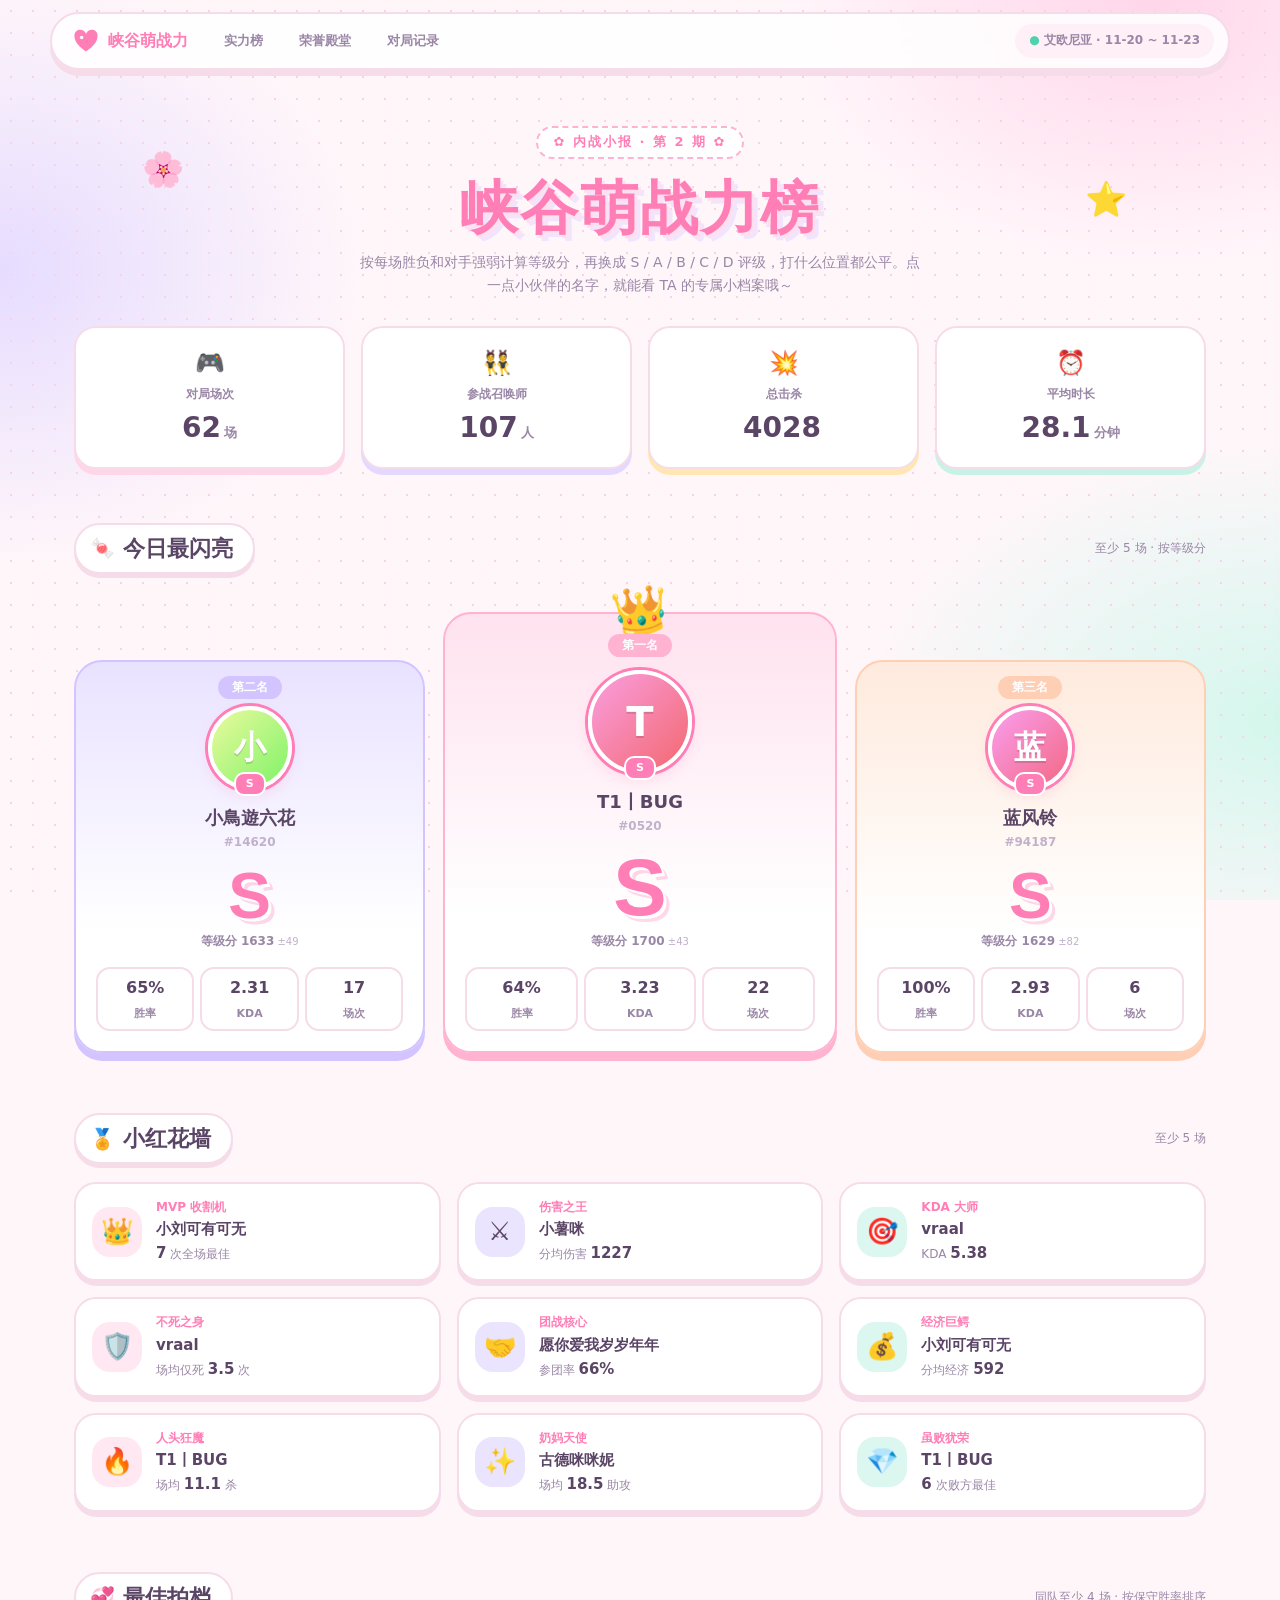
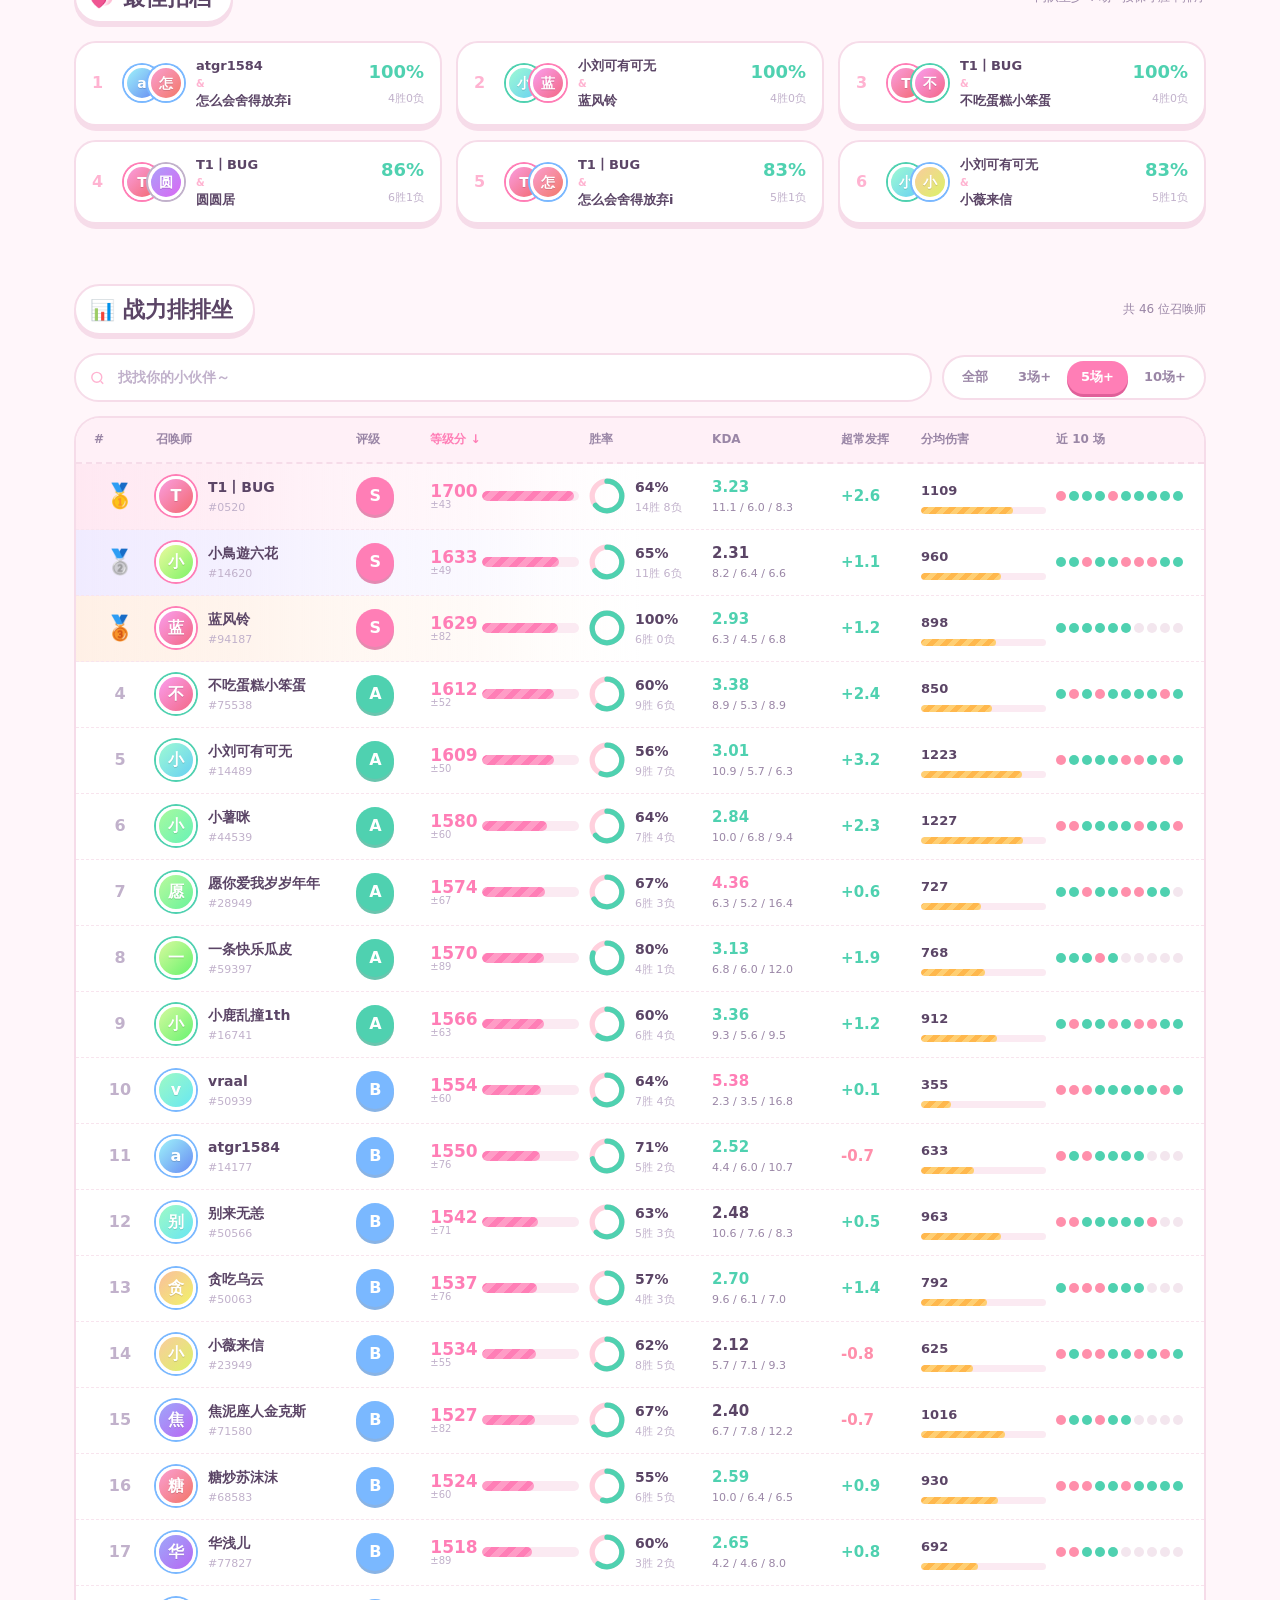
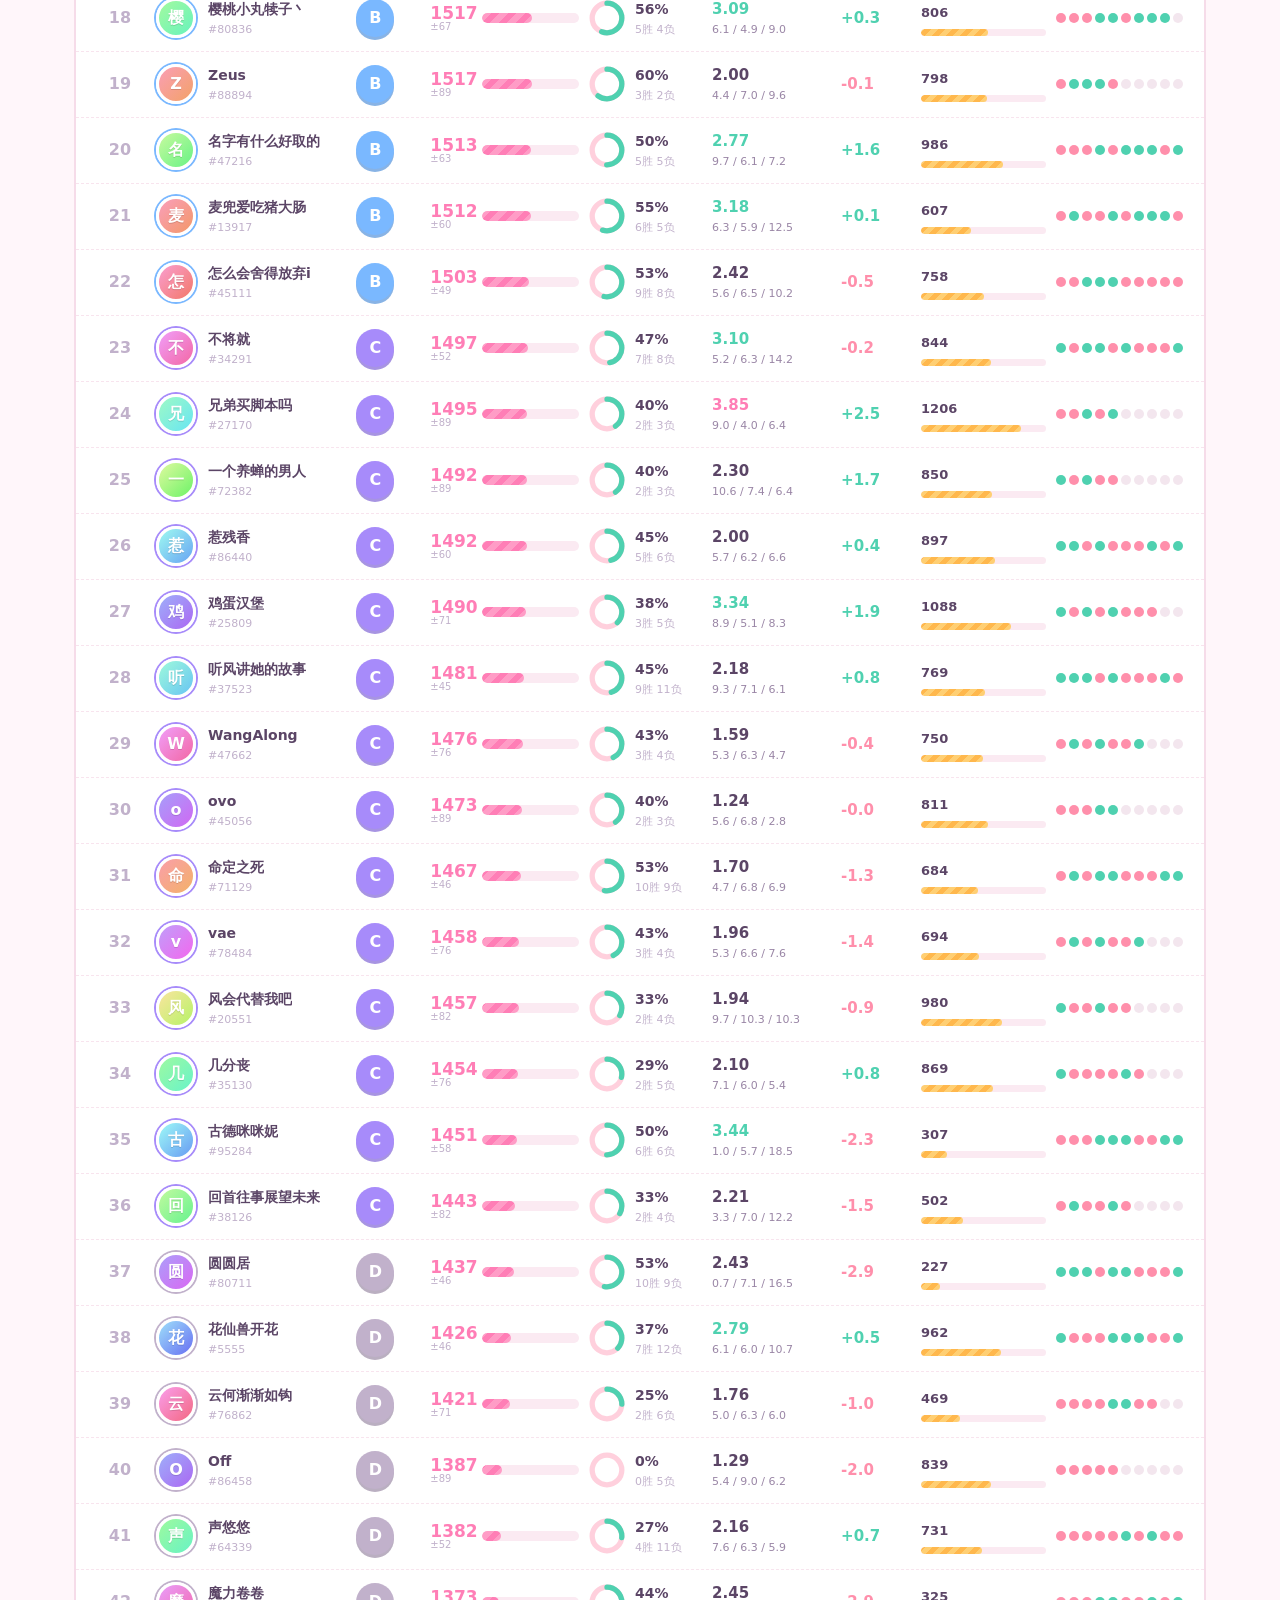
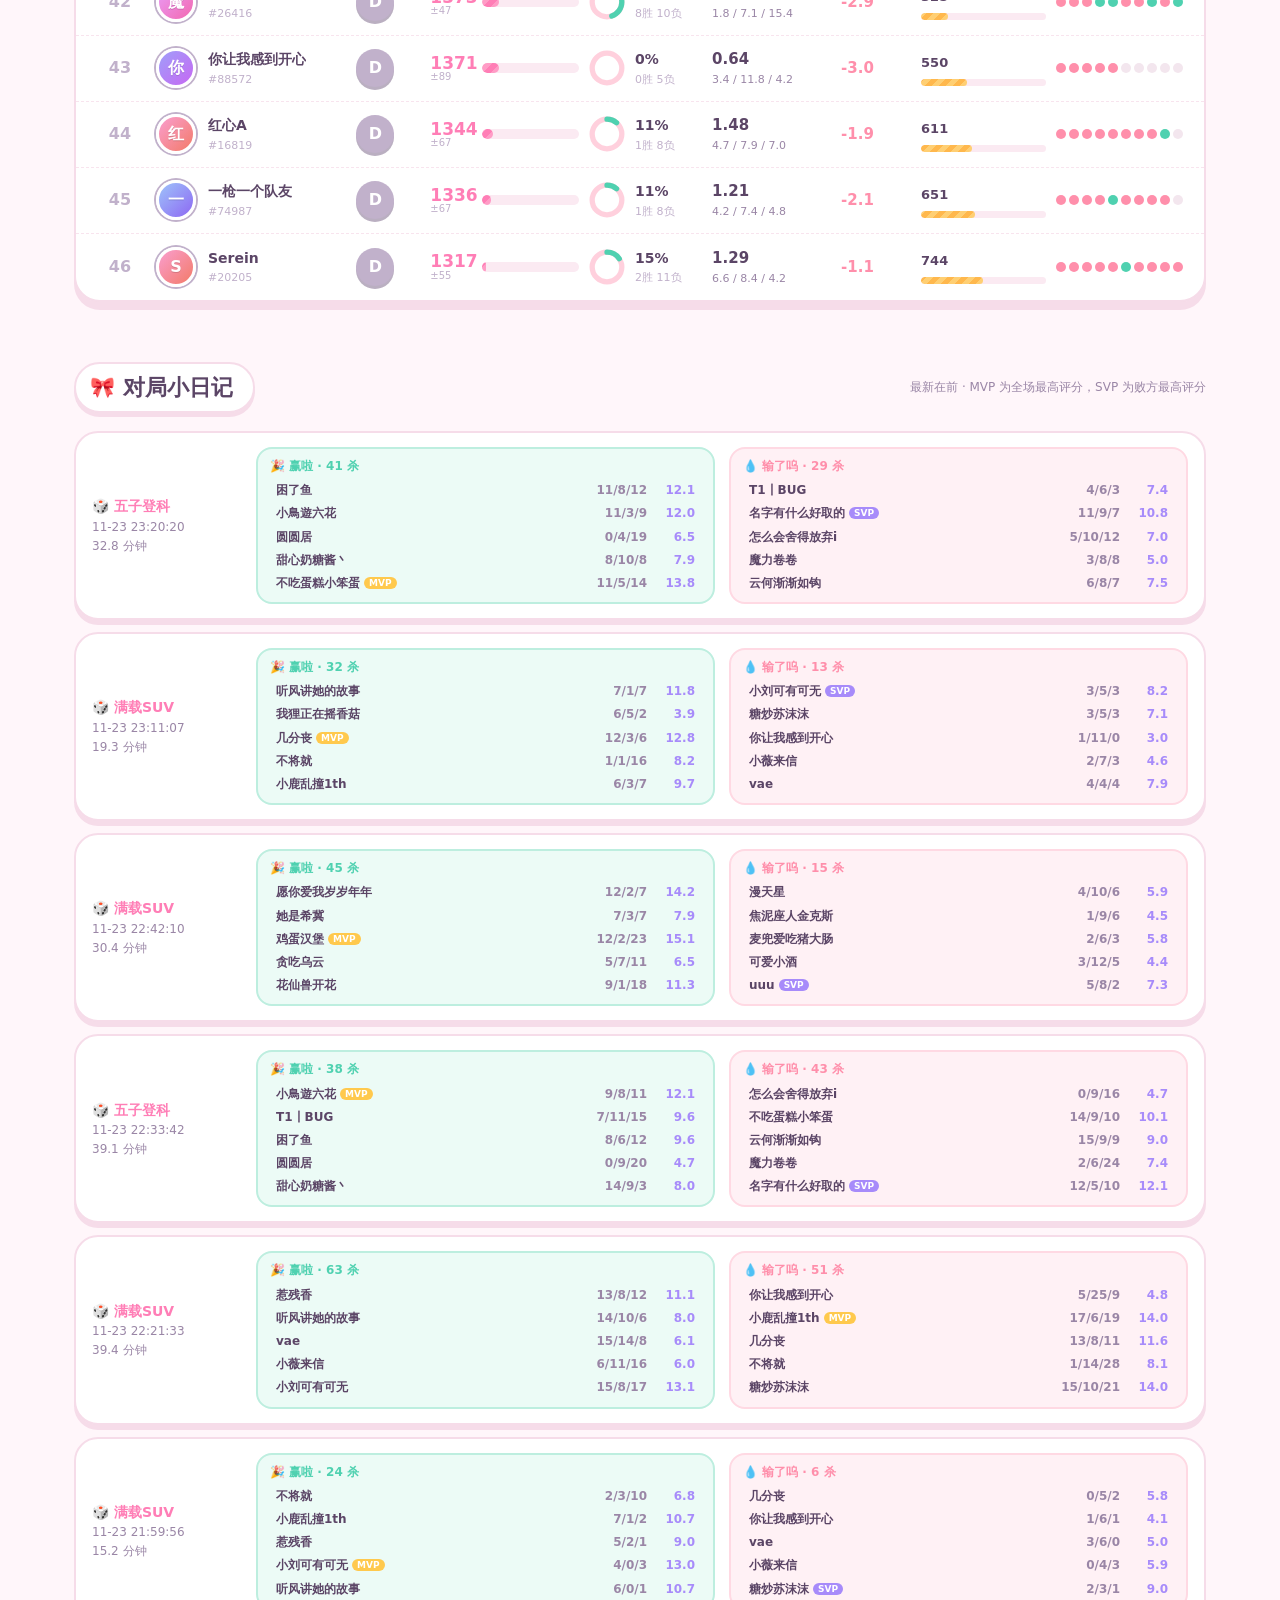
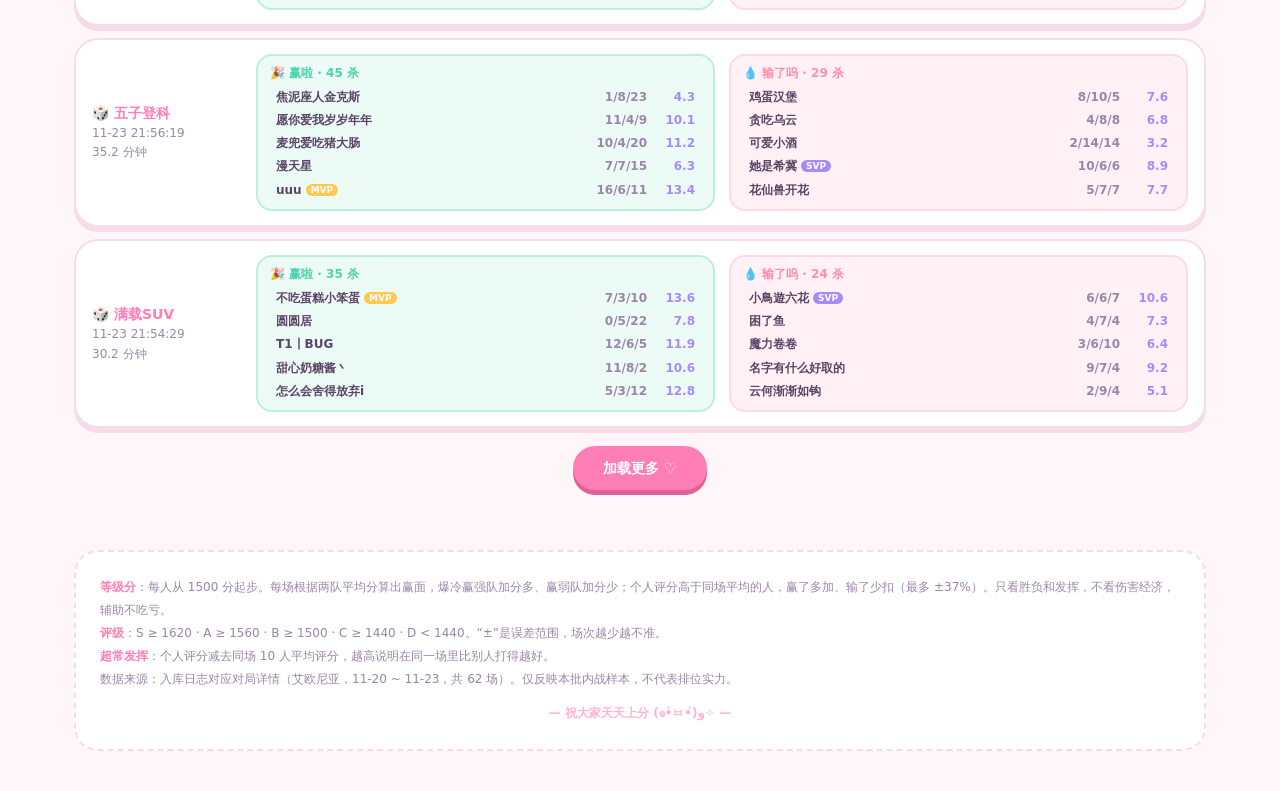
==== power/v2/index.html @ 56b99c6b "Add power board v2 (cute + Elo tiers) Co-authored-by: Copilot App <223556219+Copilot@users.noreply.g" ====
<!DOCTYPE html>
<html lang="zh-CN">
<head>
<meta charset="utf-8">
<meta name="viewport" content="width=device-width, initial-scale=1">
<title>峡谷萌战力榜 ♡</title>
<style>
:root{
  --bg:#fff6fa;--card:#ffffff;--line:#f6dce9;--line2:#ecd9ff;
  --pink:#ff7eb6;--pink2:#ffb3d1;--purple:#a78bfa;--mint:#4fd1b0;--sky:#7ab8ff;--sun:#ffc94d;--peach:#ffa98a;
  --tx:#5b4566;--tx2:#9a86a6;--tx3:#c1b1cb;
  --win:#4fd1b0;--loss:#ff8fab;
  --S:#ff7eb6;--A:#4fd1b0;--B:#7ab8ff;--C:#a78bfa;--D:#c1b1cb;
}
*{box-sizing:border-box;margin:0;padding:0}
html{scroll-behavior:smooth}
body{background:var(--bg);color:var(--tx);font:14px/1.6 "YouYuan","幼圆","Yuanti SC","PingFang SC","Microsoft YaHei",system-ui,sans-serif;font-weight:600;overflow-x:hidden}
body::before{content:"";position:fixed;inset:0;z-index:-1;pointer-events:none;
  background:radial-gradient(#f9d3e5 1.2px,transparent 1.3px) 0 0/22px 22px,
  radial-gradient(520px 380px at 90% 0,#ffd6ea,transparent 70%),radial-gradient(520px 420px at 0 30%,#e6dcff,transparent 70%),
  radial-gradient(600px 400px at 100% 80%,#d4f7ec,transparent 70%),var(--bg)}
a{color:inherit;text-decoration:none}
.num{font-family:"Arial Rounded MT Bold","Segoe UI",system-ui,sans-serif;font-weight:800;font-variant-numeric:tabular-nums}

nav{position:sticky;top:0;z-index:30;padding:12px 0}
.nav-in{max-width:1180px;margin:auto;display:flex;align-items:center;gap:20px;padding:8px 14px 8px 20px;height:58px;background:#ffffffd9;backdrop-filter:blur(12px);
  border:2px solid var(--line);border-radius:30px;box-shadow:0 6px 0 #f6dce9;width:calc(100% - 32px)}
.logo{display:flex;align-items:center;gap:8px;font-weight:900;font-size:16px;color:var(--pink)}
.logo svg{width:28px;height:28px;animation:wob 3s ease-in-out infinite}
@keyframes wob{50%{transform:rotate(-10deg) scale(1.08)}}
.nav-links{display:flex;gap:4px}
.nav-links a{padding:7px 16px;border-radius:20px;color:var(--tx2);font-size:13px;transition:.2s}
.nav-links a:hover{color:#fff;background:var(--pink)}
.nav-tag{margin-left:auto;font-size:12px;color:var(--tx2);background:#fff0f7;padding:7px 14px;border-radius:20px}
.nav-tag b{color:var(--mint)}

.wrap{max-width:1180px;margin:auto;padding:0 24px}

.hero{padding:44px 0 24px;position:relative;text-align:center}
.hero::before,.hero::after{position:absolute;font-size:34px;animation:float 4s ease-in-out infinite}
.hero::before{content:"🌸";left:6%;top:60px}.hero::after{content:"⭐";right:7%;top:90px;animation-delay:-2s}
@keyframes float{50%{transform:translateY(-12px) rotate(12deg)}}
.eyebrow{display:inline-block;background:#fff;border:2px dashed var(--pink2);color:var(--pink);font-size:13px;padding:4px 16px;border-radius:20px;letter-spacing:2px}
.eyebrow::before{content:"✿ "}.eyebrow::after{content:" ✿"}
h1{font-size:clamp(34px,5.5vw,58px);line-height:1.15;margin:16px 0 10px;font-weight:900;letter-spacing:2px;color:var(--pink);
  text-shadow:3px 3px 0 #ffe0ee,6px 6px 0 #f1e4ff}
.hero p{color:var(--tx2);max-width:560px;margin:auto;font-weight:500}
.kpis{display:grid;grid-template-columns:repeat(4,1fr);gap:16px;margin-top:30px}
.kpi{background:var(--card);border:2px solid var(--line);border-radius:22px;padding:16px 18px;text-align:center;box-shadow:0 6px 0 var(--c,#f6dce9);transition:.2s}
.kpi:hover{transform:translateY(-3px) rotate(-1deg)}
.kpi:nth-child(1){--c:#ffd6e7}.kpi:nth-child(2){--c:#e3d9ff}.kpi:nth-child(3){--c:#ffe6b3}.kpi:nth-child(4){--c:#c9f2e6}
.kpi .l{font-size:12px;color:var(--tx2)}
.kpi .l::before{display:block;font-size:24px;margin-bottom:2px}
.kpi:nth-child(1) .l::before{content:"🎮"}.kpi:nth-child(2) .l::before{content:"👯"}.kpi:nth-child(3) .l::before{content:"💥"}.kpi:nth-child(4) .l::before{content:"⏰"}
.kpi .v{font-size:28px;color:var(--tx);margin-top:2px}
.kpi .v small{font-size:13px;color:var(--tx2);margin-left:3px}

section{padding:30px 0}
.sh{display:flex;align-items:center;justify-content:space-between;gap:16px;margin-bottom:18px}
.sh h2{font-size:22px;font-weight:900;display:inline-flex;align-items:center;gap:8px;background:#fff;padding:6px 20px 6px 14px;border-radius:30px;border:2px solid var(--line);box-shadow:0 4px 0 #f6dce9}
.sh h2::before{content:"🍬";font-size:20px}
#awards h2::before{content:"🏅"}#rank h2::before{content:"📊"}#games h2::before{content:"🎀"}
.sh .d{color:var(--tx2);font-size:12px;font-weight:500}

.podium{display:grid;grid-template-columns:1fr 1.12fr 1fr;gap:18px;align-items:end;padding-top:20px}
.pc{position:relative;border-radius:28px;padding:44px 20px 20px;text-align:center;cursor:pointer;transition:transform .3s cubic-bezier(.3,1.6,.5,1);
  background:linear-gradient(180deg,var(--pg),#fff 70%);border:2px solid var(--pb);box-shadow:0 8px 0 var(--pb)}
.pc:hover{transform:translateY(-6px) scale(1.02)}
.pc.p1{--pg:#ffe2ef;--pb:#ffb3d1;padding-top:56px}
.pc.p2{--pg:#e9e2ff;--pb:#d3c4ff}.pc.p3{--pg:#ffeadd;--pb:#ffcfb5}
.pc.p1::before{content:"👑";position:absolute;top:-40px;left:50%;transform:translateX(-50%) rotate(-8deg);font-size:46px;animation:float 3s ease-in-out infinite}
.medal{position:absolute;top:14px;left:50%;transform:translateX(-50%);font-size:12px;font-weight:900;color:#fff;background:var(--pb);padding:2px 14px;border-radius:12px;white-space:nowrap}
.p1 .medal{top:20px}
.av{--c:var(--pink);width:84px;height:84px;margin:0 auto 14px;border-radius:50%;display:grid;place-items:center;font-size:32px;font-weight:900;color:#fff;position:relative;
  text-shadow:0 2px 0 #0002;background:linear-gradient(135deg,var(--h1),var(--h2));border:4px solid #fff;box-shadow:0 0 0 3px var(--c),0 6px 14px #ff7eb633}
.p1 .av{width:104px;height:104px;font-size:40px}
.av .tb{position:absolute;bottom:-10px;left:50%;transform:translateX(-50%);font-size:11px;padding:1px 10px;border-radius:10px;font-weight:900;color:#fff;background:var(--c);border:2px solid #fff;text-shadow:none}
.pc .nm{font-size:18px;font-weight:900;margin-top:8px;word-break:break-all}
.pc .tag{font-size:12px;color:var(--tx3)}
.pc .pw{font-size:44px;color:var(--pink);line-height:1;margin:12px 0 2px;text-shadow:2px 2px 0 #ffe0ee}
.p1 .pw{font-size:56px}
.p2 .pw{color:var(--purple);text-shadow:2px 2px 0 #ece5ff}.p3 .pw{color:var(--peach);text-shadow:2px 2px 0 #ffeadd}
.pc .pl{font-size:11px;color:var(--tx2);letter-spacing:2px}
.pc .pl::before{content:"♡ 战力值 "}.pc .pl{font-size:0}.pc .pl::before{font-size:12px}
.pc .row3{display:grid;grid-template-columns:repeat(3,1fr);margin-top:16px;gap:6px}
.pc .row3>div{background:#fff;border-radius:14px;padding:6px 0;border:2px solid var(--line)}
.pc .row3 b{display:block;font-size:16px}.pc .row3 span{font-size:11px;color:var(--tx2)}

.awards{display:grid;grid-template-columns:repeat(3,1fr);gap:16px}
.aw{display:flex;gap:14px;align-items:center;padding:14px 16px;border-radius:22px;background:#fff;border:2px solid var(--line);cursor:pointer;transition:.25s cubic-bezier(.3,1.6,.5,1);box-shadow:0 5px 0 #f6dce9}
.aw:hover{transform:translateY(-4px) rotate(-1deg);border-color:var(--pink2)}
.aw .ic{width:50px;height:50px;flex:none;border-radius:18px;display:grid;place-items:center;font-size:26px;background:var(--ab,#ffe8f2)}
.aw:nth-child(3n+2) .ic{--ab:#ebe4ff}.aw:nth-child(3n) .ic{--ab:#dcf7ef}
.aw .t{font-size:12px;color:var(--pink);font-weight:900}
.aw .n{font-size:15px;font-weight:900;white-space:nowrap;overflow:hidden;text-overflow:ellipsis}
.aw .v{font-size:12px;color:var(--tx2);font-weight:500}
.aw .v b{color:var(--tx);font-size:15px;font-weight:900}
.aw>div:last-child{min-width:0}

.tools{display:flex;gap:10px;flex-wrap:wrap;align-items:center;margin-bottom:14px}
.search{flex:1;min-width:220px;position:relative}
.search input{width:100%;background:#fff;border:2px solid var(--line);color:var(--tx);border-radius:30px;padding:11px 16px 11px 42px;font:inherit;outline:none;transition:.2s}
.search input:focus{border-color:var(--pink2);box-shadow:0 0 0 4px #ff7eb622}
.search input::placeholder{color:var(--tx3)}
.search svg{position:absolute;left:15px;top:50%;transform:translateY(-50%);width:17px;color:var(--pink2)}
.seg{display:flex;background:#fff;border:2px solid var(--line);border-radius:30px;padding:4px;gap:2px}
.seg button{background:none;border:0;color:var(--tx2);padding:6px 14px;border-radius:20px;font:inherit;font-size:13px;cursor:pointer}
.seg button.on{background:var(--pink);color:#fff;box-shadow:0 3px 0 #e0609a}

.tbl{background:#fff;border:2px solid var(--line);border-radius:26px;overflow:hidden;box-shadow:0 8px 0 #f6dce9}
.th,.tr{display:grid;grid-template-columns:52px minmax(170px,1.6fr) 64px 1.25fr .95fr 1fr 70px 1.05fr 130px;align-items:center;gap:10px;padding:0 18px}
.th{height:46px;background:#fff0f7;color:var(--tx2);font-size:12px;border-bottom:2px dashed var(--line)}
.th div{cursor:pointer;user-select:none;white-space:nowrap}.th div:hover{color:var(--pink)}
.th div.on{color:var(--pink)}
.tr{height:66px;border-bottom:1px dashed #f8e4ee;cursor:pointer;transition:background .15s}
.tr:hover{background:#fff7fb}
.tr:last-child{border-bottom:0}
.tr.top1{background:linear-gradient(90deg,#ffe8f2,transparent 50%)}
.tr.top2{background:linear-gradient(90deg,#f0ebff,transparent 50%)}
.tr.top3{background:linear-gradient(90deg,#fff0e6,transparent 50%)}
.rk{font-size:16px;font-weight:900;color:var(--tx3);text-align:center}
.top1 .rk,.top2 .rk,.top3 .rk{font-size:0}
.top1 .rk::before{content:"🥇";font-size:24px}.top2 .rk::before{content:"🥈";font-size:24px}.top3 .rk::before{content:"🥉";font-size:24px}
.pl{display:flex;align-items:center;gap:12px;min-width:0}
.mini{--c:var(--pink);width:40px;height:40px;flex:none;border-radius:50%;display:grid;place-items:center;font-weight:900;font-size:16px;color:#fff;text-shadow:0 1px 0 #0002;
  background:linear-gradient(135deg,var(--h1),var(--h2));border:3px solid #fff;box-shadow:0 0 0 2px var(--c)}
.pl .nm{font-weight:900;white-space:nowrap;overflow:hidden;text-overflow:ellipsis}
.pl .tg{font-size:11px;color:var(--tx3);font-weight:500}
.tier{font-weight:900;font-size:13px;width:34px;height:34px;border-radius:50%;display:grid;place-items:center;color:#fff;background:var(--c);box-shadow:0 3px 0 color-mix(in srgb,var(--c) 70%,#000 10%)}
.pwr{display:flex;align-items:center;gap:10px}
.pwr b{font-size:17px;width:42px;color:var(--pink)}
.bar{flex:1;height:10px;border-radius:6px;background:#fbeaf2;overflow:hidden}
.bar i{display:block;height:100%;border-radius:6px;background:repeating-linear-gradient(-45deg,#ff9cc6 0 6px,#ff7eb6 6px 12px)}
.wr{display:flex;align-items:center;gap:10px}
.ring{width:36px;height:36px;flex:none}
.wr b{font-size:14px}.wr span{display:block;font-size:11px;color:var(--tx3);font-weight:500}
.kda b{font-size:15px}.kda span{display:block;font-size:11px;color:var(--tx2);font-weight:500}
.k-hi{color:var(--pink)}.k-md{color:var(--mint)}.k-lo{color:var(--tx)}
.sc{font-size:15px;font-weight:900;color:var(--purple)}
.dmg b{font-size:13px}.dmg .bar{height:7px;margin-top:5px}.dmg .bar i{background:repeating-linear-gradient(-45deg,#ffcf73 0 5px,#ffb84d 5px 10px)}
.rec{display:flex;gap:3px}
.rec i{width:10px;height:10px;border-radius:50%;background:var(--loss)}
.rec i.w{background:var(--win)}
.rec i.e{background:#f3e6ee}
.empty{padding:40px;text-align:center;color:var(--tx3)}
.empty::before{content:"(｡•́︿•̀｡) ";}

.ml{display:flex;flex-direction:column;gap:12px}
.mt{display:grid;grid-template-columns:150px 1fr 1fr;gap:14px;align-items:center;padding:14px 16px;border-radius:24px;background:#fff;border:2px solid var(--line);box-shadow:0 5px 0 #f6dce9}
.mt .info b{font-size:14px;color:var(--pink)}.mt .info div{font-size:12px;color:var(--tx2);font-weight:500}
.mt .info b::before{content:"🎲 "}
.team{display:flex;flex-direction:column;gap:2px;padding:8px 12px;border-radius:16px;background:#fff1f5;border:2px solid #ffd9e3}
.team.w{background:#ecfbf6;border-color:#bdeedf}
.team .hd{font-size:12px;font-weight:900;color:var(--loss);margin-bottom:2px}
.team.w .hd{color:var(--win)}
.team .hd::before{content:"💧 "}.team.w .hd::before{content:"🎉 "}
.team .p{display:grid;grid-template-columns:1fr 70px 40px;gap:8px;font-size:12px;cursor:pointer;border-radius:8px;padding:1px 6px}
.team .p:hover{background:#ffffffb0}
.team .p span:first-child{white-space:nowrap;overflow:hidden;text-overflow:ellipsis}
.team .p span:nth-child(2){color:var(--tx2);text-align:right}.team .p span:nth-child(3){text-align:right;color:var(--purple)}
.mvp{font-size:9px;font-weight:900;padding:1px 5px;border-radius:8px;background:var(--sun);color:#fff;margin-left:4px;vertical-align:1px}
.svp{background:var(--purple)}
.more{display:block;margin:18px auto 0;background:var(--pink);border:0;color:#fff;padding:11px 30px;border-radius:30px;font:inherit;cursor:pointer;box-shadow:0 5px 0 #e0609a;transition:.15s}
.more:hover{transform:translateY(2px);box-shadow:0 3px 0 #e0609a}
.more::after{content:" ♡"}

.ov{position:fixed;inset:0;background:#5b456644;backdrop-filter:blur(4px);z-index:40;opacity:0;pointer-events:none;transition:.25s}
.ov.on{opacity:1;pointer-events:auto}
.dr{position:fixed;top:12px;right:12px;bottom:12px;width:min(540px,calc(100vw - 24px));z-index:41;background:#fffafc;border:2px solid var(--line);border-radius:28px;
  transform:translateX(110%);transition:transform .4s cubic-bezier(.3,1.3,.5,1);overflow-y:auto;box-shadow:0 20px 50px #ff7eb633}
.dr.on{transform:none}
.dr .x{position:absolute;top:14px;right:14px;width:36px;height:36px;border-radius:50%;border:2px solid var(--line);background:#fff;color:var(--pink);font-size:20px;cursor:pointer;z-index:2}
.dr .x:hover{background:var(--pink);color:#fff}
.dh{padding:28px 24px 20px;display:flex;gap:18px;align-items:center;background:linear-gradient(180deg,#ffe8f2,#fffafc);border-radius:26px 26px 0 0}
.dh .av{margin:0;width:78px;height:78px;font-size:30px;flex:none}
.dh .nm{font-size:22px;font-weight:900}.dh .tg{color:var(--tx3);font-size:12px;font-weight:500}
.dh .chips{display:flex;gap:6px;margin-top:8px;flex-wrap:wrap}
.chip{font-size:11px;padding:2px 10px;border-radius:12px;background:#fff;border:2px solid var(--line);color:var(--tx2)}
.chip.g{background:var(--pink);border-color:var(--pink);color:#fff}
.dbody{padding:8px 24px 36px}
.radar-wrap{display:grid;grid-template-columns:220px 1fr;gap:16px;align-items:center}
.sg{display:grid;grid-template-columns:1fr 1fr;gap:8px}
.sg div{background:#fff;border:2px solid var(--line);border-radius:16px;padding:8px 12px}
.sg span{font-size:11px;color:var(--tx2)}.sg b{display:block;font-size:18px;color:var(--pink)}
.dbody h3{font-size:15px;margin:22px 0 12px;color:var(--tx)}
.dbody h3::before{content:"📝 "}
.gm{display:grid;grid-template-columns:8px 78px 1fr 78px 56px;gap:12px;align-items:center;padding:10px 12px 10px 0;border-radius:18px;background:#fff1f5;margin-bottom:8px;overflow:hidden;border:2px solid #ffe0e9}
.gm.w{background:#ecfbf6;border-color:#c9f2e6}
.gm .s{align-self:stretch;background:var(--loss)}.gm.w .s{background:var(--win)}
.gm .r b{font-size:13px;color:var(--loss)}.gm.w .r b{color:var(--win)}
.gm .r div{font-size:11px;color:var(--tx2);font-weight:500}
.gm .k b{font-size:15px}.gm .k span{color:var(--tx3);margin:0 2px}.gm .k .dd{color:var(--loss)}
.gm .k div{font-size:11px;color:var(--tx2);font-weight:500}
.gm .o{font-size:11px;color:var(--tx2);text-align:right;font-weight:500}.gm .o b{display:block;font-size:13px;color:var(--tx)}
.gm .scb{justify-self:end;font-size:13px;font-weight:900;padding:4px 9px;border-radius:12px;background:#fff;color:var(--purple)}

footer{margin-top:30px;padding:24px;color:var(--tx2);font-size:12px;line-height:1.9;font-weight:500;background:#fff;border:2px dashed var(--line);border-radius:24px;margin-bottom:40px}
footer b{color:var(--pink)}
footer::after{content:"— 祝大家天天上分 (๑•̀ㅂ•́)و✧ —";display:block;text-align:center;margin-top:12px;color:var(--pink2);font-weight:900}

@media(max-width:980px){
  .kpis{grid-template-columns:repeat(2,1fr)}.aw{padding:12px;gap:10px}.aw .ic{width:42px;height:42px;font-size:21px}
  .th,.tr{grid-template-columns:40px minmax(140px,1.6fr) 50px 1.2fr .9fr 1fr}
  .th div:nth-child(n+7),.tr>div:nth-child(n+7){display:none}
  .mt{grid-template-columns:1fr}.nav-links{display:none}.hero::before,.hero::after{display:none}
}
@media(max-width:640px){
  .wrap{padding:0 14px}.podium{grid-template-columns:1fr;gap:30px}.pc.p1{order:-1}.awards{grid-template-columns:1fr}
  .th,.tr{grid-template-columns:34px 1fr 44px 62px;gap:8px;padding:0 12px}
  .th div:nth-child(n+5),.tr>div:nth-child(n+5){display:none}
  .pwr .bar{display:none}.radar-wrap{grid-template-columns:1fr;justify-items:center}.gm{grid-template-columns:6px 64px 1fr 56px}.gm .o{display:none}
}

/* ---- combo additions ---- */
.pc .pw.tierL{font-family:"Arial Rounded MT Bold","Segoe UI",sans-serif;font-weight:900;font-size:64px;line-height:1;margin:12px 0 4px;color:var(--c);
  text-shadow:3px 3px 0 #fff,6px 6px 0 color-mix(in srgb,var(--c) 30%,transparent)}
.p1 .pw.tierL{font-size:80px}
.pc .pe{font-size:12px;color:var(--tx2)}.pc .pe small{color:var(--tx3);font-weight:500}
.pwr b small{display:block;font-size:10px;color:var(--tx3);font-weight:500;margin-top:-2px}
.pwr b{line-height:1.15}
.tier{width:38px;height:38px;font-size:16px}
.sc.pos{color:var(--mint)}.sc.neg{color:var(--loss)}
.gm .scb.pos{color:var(--mint)}.gm .scb.neg{color:var(--loss)}
.duos{display:grid;grid-template-columns:repeat(3,1fr);gap:14px}
#duos h2::before{content:"💞"}
.du{display:grid;grid-template-columns:22px 62px 1fr auto;gap:10px;align-items:center;padding:14px 16px;background:#fff;border:2px solid var(--line);border-radius:22px;box-shadow:0 5px 0 #f6dce9;transition:.25s cubic-bezier(.3,1.6,.5,1)}
.du:hover{transform:translateY(-3px);border-color:var(--pink2)}
.du-i{font-weight:900;color:var(--pink2);font-size:16px}
.du-av{display:flex}.du-av .mini{width:36px;height:36px;font-size:14px;cursor:pointer}.du-av .mini+.mini{margin-left:-12px}
.du-n{min-width:0;font-size:13px;line-height:1.35}.du-n b{display:block;white-space:nowrap;overflow:hidden;text-overflow:ellipsis;cursor:pointer}.du-n b:hover{color:var(--pink)}
.du-n span{font-size:10px;color:var(--pink2)}
.du-r{text-align:right}.du-r b{display:block;font-size:18px;color:var(--mint)}.du-r span{font-size:11px;color:var(--tx3);font-weight:500}
.elo-c{background:#fff;border:2px solid var(--line);border-radius:18px;padding:10px 6px 4px}
@media(max-width:980px){.duos{grid-template-columns:1fr 1fr}}
@media(max-width:640px){.duos{grid-template-columns:1fr}}
</style>
</head>
<body>
<nav><div class="nav-in">
  <div class="logo"><svg viewBox="0 0 32 32" fill="none"><path d="M16 28S3 20 3 11.5A6.5 6.5 0 0 1 16 8a6.5 6.5 0 0 1 13 3.5C29 20 16 28 16 28z" fill="#ff7eb6"/><circle cx="11" cy="12" r="2" fill="#fff"/></svg>峡谷萌战力</div>
  <div class="nav-links"><a href="#rank">实力榜</a><a href="#awards">荣誉殿堂</a><a href="#games">对局记录</a></div>
  <div class="nav-tag" id="navtag"></div>
</div></nav>

<div class="wrap">
  <header class="hero">
    <div class="eyebrow">内战小报 · 第 2 期</div>
    <h1>峡谷萌战力榜</h1>
    <p>按每场胜负和对手强弱计算等级分，再换成 S / A / B / C / D 评级，打什么位置都公平。点一点小伙伴的名字，就能看 TA 的专属小档案哦～</p>
    <div class="kpis" id="kpis"></div>
  </header>

  <section id="top"><div class="sh"><h2>今日最闪亮</h2><div class="d" id="topd"></div></div><div class="podium" id="podium"></div></section>
  <section id="awards"><div class="sh"><h2>小红花墙</h2><div class="d">至少 5 场</div></div><div class="awards" id="aw"></div></section>

  <section id="duos"><div class="sh"><h2>最佳拍档</h2><div class="d">同队至少 4 场 · 按保守胜率排序</div></div><div class="duos" id="duo"></div></section>

  <section id="rank">
    <div class="sh"><h2>战力排排坐</h2><div class="d" id="cnt"></div></div>
    <div class="tools">
      <div class="search"><svg viewBox="0 0 24 24" fill="none" stroke="currentColor" stroke-width="2"><circle cx="11" cy="11" r="7"/><path d="m20 20-3.5-3.5"/></svg><input id="q" placeholder="找找你的小伙伴～"></div>
      <div class="seg" id="seg"><button data-v="1">全部</button><button data-v="3">3场+</button><button data-v="5" class="on">5场+</button><button data-v="10">10场+</button></div>
    </div>
    <div class="tbl"><div class="th" id="th"></div><div id="tb"></div></div>
  </section>

  <section id="games"><div class="sh"><h2>对局小日记</h2><div class="d">最新在前 · MVP 为全场最高评分，SVP 为败方最高评分</div></div><div class="ml" id="ml"></div><button class="more" id="more">加载更多</button></section>

  <footer>
    <b>等级分</b>：每人从 1500 分起步。每场根据两队平均分算出赢面，爆冷赢强队加分多、赢弱队加分少；个人评分高于同场平均的人，赢了多加、输了少扣（最多 ±37%）。只看胜负和发挥，不看伤害经济，辅助不吃亏。<br>
    <b>评级</b>：S ≥ 1620 · A ≥ 1560 · B ≥ 1500 · C ≥ 1440 · D &lt; 1440。“±”是误差范围，场次越少越不准。<br>
    <b>超常发挥</b>：个人评分减去同场 10 人平均评分，越高说明在同一场里比别人打得越好。<br>
    数据来源：入库日志对应对局详情（<span id="ft"></span>）。仅反映本批内战样本，不代表排位实力。
  </footer>
</div>

<div class="ov" id="ov"></div>
<aside class="dr" id="dr"><button class="x" id="x">×</button><div id="drc"></div></aside>

<script>
const DATA={"modes":["五子登科","满载SUV"],"matches":[["11-20 18:37:42",0,15.8,["兄弟买脚本吗#27170","WangAlong#47662","DeAnima#65439","麦兜爱吃猪大肠#13917","百粒挑一#34804"],["秦生十月#76063","花仙兽开花#5555","薇薇简#73460","回首往事展望未来#38126","梁钲朋#65402"],1],["11-20 19:03:41",1,33.2,["回首往事展望未来#38126","花仙兽开花#5555","百粒挑一#34804","DeAnima#65439","秦生十月#76063"],["麦兜爱吃猪大肠#13917","WangAlong#47662","梁钲朋#65402","薇薇简#73460","兄弟买脚本吗#27170"],1],["11-20 19:07:38",0,24.6,["vae#78484","vraal#50939","华浅儿#77827","ChengZhi#68506","满怀发烧情#38682"],["一口甜#80388","鸡蛋汉堡#25809","快哄哄#75763","声悠悠#64339","中二患者远离我#46006"],1],["11-20 19:55:05",0,25.1,["命定之死#71129","vraal#50939","是小林呀#80660","声悠悠#64339","满怀发烧情#38682"],["一口甜#80388","vae#78484","本螂姓螳不姓蟑#93528","ChengZhi#68506","听风讲她的故事#37523"],1],["11-20 20:26:50",1,29.9,["麦兜爱吃猪大肠#13917","贪吃乌云#50063","小鳥遊六花#14620","愿你爱我岁岁年年#28949","树中叶#85270"],["花仙兽开花#5555","魔力卷卷#26416","WangAlong#47662","不存在的麻衣学姐#22496","T1丨BUG#0520"],1],["11-20 21:09:22",0,33.6,["愿你爱我岁岁年年#28949","贪吃乌云#50063","WangAlong#47662","不存在的麻衣学姐#22496","麦兜爱吃猪大肠#13917"],["小鳥遊六花#14620","魔力卷卷#26416","花仙兽开花#5555","树中叶#85270","T1丨BUG#0520"],1],["11-20 21:42:51",1,22.2,["古德咪咪妮#95284","小薯咪#44539","小牛TAdie#24733","红心A#16819","素衣若雪#21790"],["命定之死#71129","惹残香#86440","声悠悠#64339","听风讲她的故事#37523","别来无恙#50566"],1],["11-20 22:04:49",1,35.3,["魔力卷卷#26416","不存在的麻衣学姐#22496","小鳥遊六花#14620","树中叶#85270","麦兜爱吃猪大肠#13917"],["Serein#20205","花仙兽开花#5555","不将就#34291","风会代替我吧#20551","T1丨BUG#0520"],1],["11-20 22:17:32",0,28,["惹残香#86440","声悠悠#64339","命定之死#71129","小牛TAdie#24733","别来无恙#50566"],["古德咪咪妮#95284","素衣若雪#21790","红心A#16819","小薯咪#44539","听风讲她的故事#37523"],1],["11-20 22:57:32",1,26.6,["命定之死#71129","别来无恙#50566","小薯咪#44539","听风讲她的故事#37523","古德咪咪妮#95284"],["花仙兽开花#5555","小鳥遊六花#14620","红心A#16819","声悠悠#64339","惹残香#86440"],1],["11-20 23:43:29",1,24,["别来无恙#50566","古德咪咪妮#95284","小薯咪#44539","小鳥遊六花#14620","听风讲她的故事#37523"],["声悠悠#64339","命定之死#71129","红心A#16819","许缘心#74756","花仙兽开花#5555"],1],["11-21 00:24:55",1,15.6,["Mochi#17985","小鳥遊六花#14620","羽落秋去#54613","听风讲她的故事#37523","别来无恙#50566"],["小薯咪#44539","声悠悠#64339","红心A#16819","命定之死#71129","古德咪咪妮#95284"],1],["11-21 00:51:33",0,36.4,["羽落秋去#54613","别来无恙#50566","声悠悠#64339","小薯咪#44539","小红书飞科#49536"],["听风讲她的故事#37523","Mochi#17985","Zeus#88894","古德咪咪妮#95284","红心A#16819"],1],["11-21 01:41:17",1,40.2,["小薯咪#44539","Mochi#17985","Zeus#88894","古德咪咪妮#95284","听风讲她的故事#37523"],["声悠悠#64339","别来无恙#50566","红心A#16819","回首往事展望未来#38126","小红书飞科#49536"],1],["11-21 19:09:32",1,15.2,["樱桃小丸犊子丶#80836","柑橘乌云#71166","小学生坑大神啦#17192","七旬白袜黑皮老头#29031","名字有什么好取的#47216"],["风会代替我吧#20551","Serein#20205","theshy#80228","晚香玉#12334","七里香#34378"],1],["11-21 19:33:03",0,45.9,["theshy#80228","Serein#20205","风会代替我吧#20551","七旬白袜黑皮老头#29031","樱桃小丸犊子丶#80836"],["小学生坑大神啦#17192","柑橘乌云#71166","七里香#34378","晚香玉#12334","名字有什么好取的#47216"],1],["11-21 20:54:39",0,27.1,["怎么会舍得放弃i#45111","魔力卷卷#26416","atgr1584#14177","T1丨BUG#0520","声悠悠#64339"],["圆圆居#80711","MMZ#16948","贪睡小猫#23708","一个养蝉的男人#72382","Off#86458"],1],["11-21 20:58:16",1,30.1,["小鹿乱撞1th#16741","焦泥座人金克斯#71580","命定之死#71129","不惹小u大哥生气#83576","Zeus#88894"],["不吃蛋糕小笨蛋#75538","不将就#34291","回首往事展望未来#38126","风会代替我吧#20551","viper3#56350"],1],["11-21 21:08:07",1,20.1,["花仙兽开花#5555","惹残香#86440","锐锐不雯#53416","小小怪下士#71024","樱桃小丸犊子丶#80836"],["奇迹行者就是要刷#84208","小刘可有可无#14489","黄黄黄瑞奇#27438","vraal#50939","花千树#10000"],1],["11-21 21:26:44",1,27.6,["东方月初#29645","小薯咪#44539","良人与苦瓜大王#99293","华浅儿#77827","古德咪咪妮#95284"],["红心A#16819","愿你爱我岁岁年年#28949","Serein#20205","樱花雨#99357","听风讲她的故事#37523"],1],["11-21 21:30:07",1,31,["T1丨BUG#0520","贪睡小猫#23708","atgr1584#14177","怎么会舍得放弃i#45111","圆圆居#80711"],["声悠悠#64339","魔力卷卷#26416","MMZ#16948","一个养蝉的男人#72382","Off#86458"],1],["11-21 21:34:55",0,40,["回首往事展望未来#38126","Zeus#88894","不吃蛋糕小笨蛋#75538","小鹿乱撞1th#16741","焦泥座人金克斯#71580"],["风会代替我吧#20551","不惹小u大哥生气#83576","不将就#34291","命定之死#71129","viper3#56350"],1],["11-21 21:37:34",0,30.1,["小鳥遊六花#14620","小薇来信#23949","vraal#50939","花千树#10000","小刘可有可无#14489"],["花仙兽开花#5555","锐锐不雯#53416","惹残香#86440","奇迹行者就是要刷#84208","樱桃小丸犊子丶#80836"],1],["11-21 22:02:55",1,22.3,["良人与苦瓜大王#99293","东方月初#29645","华浅儿#77827","小薯咪#44539","古德咪咪妮#95284"],["愿你爱我岁岁年年#28949","红心A#16819","Serein#20205","听风讲她的故事#37523","樱花雨#99357"],1],["11-21 22:09:38",1,27.3,["怎么会舍得放弃i#45111","魔力卷卷#26416","MMZ#16948","一个养蝉的男人#72382","atgr1584#14177"],["圆圆居#80711","声悠悠#64339","Off#86458","贪睡小猫#23708","T1丨BUG#0520"],1],["11-21 22:19:59",1,24.4,["不将就#34291","风会代替我吧#20551","不惹小u大哥生气#83576","viper3#56350","命定之死#71129"],["Zeus#88894","不吃蛋糕小笨蛋#75538","回首往事展望未来#38126","小鹿乱撞1th#16741","焦泥座人金克斯#71580"],1],["11-21 22:23:10",0,33.1,["小薇来信#23949","我等打野你在等啥#82687","小鳥遊六花#14620","花仙兽开花#5555","vraal#50939"],["花千树#10000","人偶泪#66226","小刘可有可无#14489","锐锐不雯#53416","惹残香#86440"],1],["11-21 22:45:21",1,31.4,["atgr1584#14177","T1丨BUG#0520","MMZ#16948","魔力卷卷#26416","怎么会舍得放弃i#45111"],["一个养蝉的男人#72382","声悠悠#64339","Off#86458","圆圆居#80711","一枪一个队友#74987"],1],["11-21 23:26:21",1,28.2,["圆圆居#80711","思新u#17723","怎么会舍得放弃i#45111","一个养蝉的男人#72382","小鳥遊六花#14620"],["一枪一个队友#74987","魔力卷卷#26416","T1丨BUG#0520","Off#86458","atgr1584#14177"],1],["11-22 18:44:52",1,36.2,["T1丨BUG#0520","IvenivenIven#83132","atgr1584#14177","命定之死#71129","魔力卷卷#26416"],["花仙兽开花#5555","听风讲她的故事#37523","怎么会舍得放弃i#45111","圆圆居#80711","鸡蛋汉堡#25809"],1],["11-22 19:25:36",0,26.2,["贪吃乌云#50063","vraal#50939","兄弟买脚本吗#27170","黄黄黄瑞奇#27438","蓝风铃#94187"],["一枪一个队友#74987","麦兜爱吃猪大肠#13917","WangAlong#47662","小刘可有可无#14489","古德咪咪妮#95284"],1],["11-22 19:31:12",1,33.7,["怎么会舍得放弃i#45111","圆圆居#80711","听风讲她的故事#37523","命定之死#71129","IvenivenIven#83132"],["atgr1584#14177","T1丨BUG#0520","鸡蛋汉堡#25809","魔力卷卷#26416","花仙兽开花#5555"],1],["11-22 20:08:36",0,20.3,["WangAlong#47662","小薇来信#23949","蓝风铃#94187","小刘可有可无#14489","vraal#50939"],["贪吃乌云#50063","小薯咪#44539","一枪一个队友#74987","Serein#20205","古德咪咪妮#95284"],1],["11-22 20:13:17",1,15.8,["魔力卷卷#26416","鸡蛋汉堡#25809","花仙兽开花#5555","T1丨BUG#0520","梁钲朋#65402"],["听风讲她的故事#37523","IvenivenIven#83132","命定之死#71129","怎么会舍得放弃i#45111","圆圆居#80711"],1],["11-22 20:39:05",1,26.7,["蓝风铃#94187","小刘可有可无#14489","一枪一个队友#74987","小薇来信#23949","vraal#50939"],["IvenivenIven#83132","古德咪咪妮#95284","WangAlong#47662","听风讲她的故事#37523","小薯咪#44539"],1],["11-22 20:45:13",0,33.7,["花仙兽开花#5555","梁钲朋#65402","麦兜爱吃猪大肠#13917","T1丨BUG#0520","圆圆居#80711"],["鸡蛋汉堡#25809","命定之死#71129","魔力卷卷#26416","Serein#20205","怎么会舍得放弃i#45111"],1],["11-22 21:07:10",0,23.1,["愿你爱我岁岁年年#28949","菊花散一桌#23515","良人与苦瓜大王#99293","我等打野你在等啥#82687","中二患者远离我#46006"],["百粒挑一#34804","声悠悠#64339","不吃蛋糕小笨蛋#75538","惹残香#86440","侥幸从未得到#82697"],1],["11-22 21:24:23",1,35.8,["蓝风铃#94187","庭中三千梨花树#38028","不将就#34291","一条快乐瓜皮#59397","小刘可有可无#14489"],["小薇来信#23949","华浅儿#77827","vraal#50939","糖炒苏沫沫#68583","一枪一个队友#74987"],1],["11-22 21:49:55",0,31,["良人与苦瓜大王#99293","不吃蛋糕小笨蛋#75538","中华民族实现复兴#38821","惹残香#86440","我等打野你在等啥#82687"],["别来无恙#50566","声悠悠#64339","中二患者远离我#46006","百粒挑一#34804","菊花散一桌#23515"],1],["11-22 22:07:14",1,15.2,["庭中三千梨花树#38028","小薇来信#23949","糖炒苏沫沫#68583","不将就#34291","蓝风铃#94187"],["华浅儿#77827","vraal#50939","小刘可有可无#14489","一枪一个队友#74987","一条快乐瓜皮#59397"],1],["11-22 22:21:17",1,31.2,["星辰勇士胜利#81537","T1丨BUG#0520","Serein#20205","花仙兽开花#5555","圆圆居#80711"],["魔力卷卷#26416","命定之死#71129","麦兜爱吃猪大肠#13917","唯有相思难熬#80185","兄弟买脚本吗#27170"],1],["11-22 22:32:54",1,25.2,["不吃蛋糕小笨蛋#75538","一条快乐瓜皮#59397","小刘可有可无#14489","蓝风铃#94187","糖炒苏沫沫#68583"],["小薇来信#23949","一枪一个队友#74987","vraal#50939","庭中三千梨花树#38028","不将就#34291"],1],["11-22 23:09:01",1,16.1,["T1丨BUG#0520","魔力卷卷#26416","命定之死#71129","南京土菜主#37922","星辰勇士胜利#81537"],["唯有相思难熬#80185","花仙兽开花#5555","Serein#20205","圆圆居#80711","兄弟买脚本吗#27170"],1],["11-22 23:13:49",0,24.9,["困了鱼#56417","我等打野你在等啥#82687","一条快乐瓜皮#59397","小薇来信#23949","糖炒苏沫沫#68583"],["缘为冰#46082","不吃蛋糕小笨蛋#75538","小刘可有可无#14489","一枪一个队友#74987","不将就#34291"],1],["11-23 18:54:34",0,32.6,["ovo#45056","T1丨BUG#0520","不吃蛋糕小笨蛋#75538","樱桃小丸犊子丶#80836","名字有什么好取的#47216"],["Serein#20205","怎么会舍得放弃i#45111","云何渐渐如钩#76862","小鳥遊六花#14620","圆圆居#80711"],1],["11-23 19:20:16",1,38,["一条快乐瓜皮#59397","愿你爱我岁岁年年#28949","命定之死#71129","王奕萌#27168","糖炒苏沫沫#68583"],["惹残香#86440","糖炒黑子萌萌哒#79584","几分丧#35130","小鹿乱撞1th#16741","不将就#34291"],1],["11-23 19:40:16",0,20.8,["T1丨BUG#0520","不吃蛋糕小笨蛋#75538","名字有什么好取的#47216","ovo#45056","樱桃小丸犊子丶#80836"],["小鳥遊六花#14620","怎么会舍得放弃i#45111","圆圆居#80711","云何渐渐如钩#76862","Serein#20205"],1],["11-23 20:07:30",1,25.9,["不吃蛋糕小笨蛋#75538","T1丨BUG#0520","名字有什么好取的#47216","圆圆居#80711","云何渐渐如钩#76862"],["Serein#20205","怎么会舍得放弃i#45111","樱桃小丸犊子丶#80836","ovo#45056","小鳥遊六花#14620"],1],["11-23 20:08:35",1,29.4,["摆烂就学刚子哥#34323","王奕萌#27168","不将就#34291","几分丧#35130","小鹿乱撞1th#16741"],["听风讲她的故事#37523","糖炒苏沫沫#68583","糖炒黑子萌萌哒#79584","命定之死#71129","小刘可有可无#14489"],1],["11-23 20:40:22",1,25.8,["不吃蛋糕小笨蛋#75538","怎么会舍得放弃i#45111","圆圆居#80711","云何渐渐如钩#76862","小鳥遊六花#14620"],["樱桃小丸犊子丶#80836","Serein#20205","T1丨BUG#0520","ovo#45056","名字有什么好取的#47216"],1],["11-23 20:46:56",0,22.6,["小薇来信#23949","听风讲她的故事#37523","命定之死#71129","小刘可有可无#14489","糖炒苏沫沫#68583"],["小鹿乱撞1th#16741","几分丧#35130","你让我感到开心#88572","不将就#34291","vae#78484"],1],["11-23 21:09:11",1,32.9,["可爱小酒#73580","uuu#0520","焦泥座人金克斯#71580","她是希冀#78666","鸡蛋汉堡#25809"],["贪吃乌云#50063","麦兜爱吃猪大肠#13917","花仙兽开花#5555","愿你爱我岁岁年年#28949","陆雪琪#45231"],1],["11-23 21:13:13",1,26.1,["魔力卷卷#26416","小鳥遊六花#14620","名字有什么好取的#47216","怎么会舍得放弃i#45111","T1丨BUG#0520"],["不吃蛋糕小笨蛋#75538","ovo#45056","圆圆居#80711","云何渐渐如钩#76862","樱桃小丸犊子丶#80836"],1],["11-23 21:21:17",0,24.1,["糖炒苏沫沫#68583","小刘可有可无#14489","vae#78484","不将就#34291","小鹿乱撞1th#16741"],["听风讲她的故事#37523","你让我感到开心#88572","小薇来信#23949","命定之死#71129","几分丧#35130"],1],["11-23 21:54:29",1,30.2,["不吃蛋糕小笨蛋#75538","圆圆居#80711","T1丨BUG#0520","甜心奶糖酱丶#97558","怎么会舍得放弃i#45111"],["小鳥遊六花#14620","困了鱼#56417","魔力卷卷#26416","名字有什么好取的#47216","云何渐渐如钩#76862"],1],["11-23 21:56:19",0,35.2,["焦泥座人金克斯#71580","愿你爱我岁岁年年#28949","麦兜爱吃猪大肠#13917","漫天星#11691","uuu#0520"],["鸡蛋汉堡#25809","贪吃乌云#50063","可爱小酒#73580","她是希冀#78666","花仙兽开花#5555"],1],["11-23 21:59:56",1,15.2,["不将就#34291","小鹿乱撞1th#16741","惹残香#86440","小刘可有可无#14489","听风讲她的故事#37523"],["几分丧#35130","你让我感到开心#88572","vae#78484","小薇来信#23949","糖炒苏沫沫#68583"],1],["11-23 22:21:33",1,39.4,["惹残香#86440","听风讲她的故事#37523","vae#78484","小薇来信#23949","小刘可有可无#14489"],["你让我感到开心#88572","小鹿乱撞1th#16741","几分丧#35130","不将就#34291","糖炒苏沫沫#68583"],1],["11-23 22:33:42",0,39.1,["小鳥遊六花#14620","T1丨BUG#0520","困了鱼#56417","圆圆居#80711","甜心奶糖酱丶#97558"],["怎么会舍得放弃i#45111","不吃蛋糕小笨蛋#75538","云何渐渐如钩#76862","魔力卷卷#26416","名字有什么好取的#47216"],1],["11-23 22:42:10",1,30.4,["愿你爱我岁岁年年#28949","她是希冀#78666","鸡蛋汉堡#25809","贪吃乌云#50063","花仙兽开花#5555"],["漫天星#11691","焦泥座人金克斯#71580","麦兜爱吃猪大肠#13917","可爱小酒#73580","uuu#0520"],1],["11-23 23:11:07",1,19.3,["听风讲她的故事#37523","我狸正在摇香菇#50676","几分丧#35130","不将就#34291","小鹿乱撞1th#16741"],["小刘可有可无#14489","糖炒苏沫沫#68583","你让我感到开心#88572","小薇来信#23949","vae#78484"],1],["11-23 23:20:20",0,32.8,["困了鱼#56417","小鳥遊六花#14620","圆圆居#80711","甜心奶糖酱丶#97558","不吃蛋糕小笨蛋#75538"],["T1丨BUG#0520","名字有什么好取的#47216","怎么会舍得放弃i#45111","魔力卷卷#26416","云何渐渐如钩#76862"],1]],"players":[{"n":"兄弟买脚本吗#27170","m":[[0,1,8,0,1,13.7,9100,14700,60,48,1],[1,0,14,6,9,11.9,18400,58600,82,47,1],[30,1,16,1,6,13.6,13900,34800,65,32,0],[40,0,6,7,16,7.4,13300,30700,69,28,0],[42,0,1,6,0,6.4,5600,8900,14,27,0]]},{"n":"WangAlong#47662","m":[[0,1,2,0,2,8.4,7000,5400,27,18,0],[1,0,3,11,8,4.5,13400,24800,39,20,0],[4,0,6,8,4,6.8,13000,20100,45,19,0],[5,1,6,11,9,7.5,12400,20700,31,14,0],[30,0,4,6,5,10.2,10800,28300,64,35,2],[32,1,9,2,3,10.2,9800,18700,35,28,0],[34,0,7,6,2,8.2,12300,21200,38,25,0]]},{"n":"DeAnima#65439","m":[[0,1,0,1,6,6.5,4500,2500,40,8,0],[1,1,3,4,20,8.3,10800,8700,53,7,0]]},{"n":"麦兜爱吃猪大肠#13917","m":[[0,1,1,1,3,6.4,6000,2500,27,8,0],[1,0,9,9,7,6.4,12800,18800,57,15,0],[4,1,5,4,18,11.5,12600,18100,66,19,0],[5,1,7,3,28,14.7,15600,24000,73,16,1],[7,1,8,9,12,5.2,13600,23900,38,14,0],[30,0,4,10,2,4.1,9200,13000,43,16,0],[35,1,6,5,24,9,13900,24700,65,15,0],[40,0,6,9,13,5.3,12000,15800,59,14,0],[51,0,11,5,8,11.7,14700,21700,63,23,2],[55,1,10,4,20,11.2,15100,30600,67,17,0],[59,0,2,6,3,5.8,10800,11600,33,12,0]]},{"n":"百粒挑一#34804","m":[[0,1,4,1,1,8,6600,5500,33,18,0],[1,1,12,11,7,10.9,18900,46300,44,35,0],[36,0,4,8,1,9.1,9800,14300,42,28,0],[38,0,12,13,7,10.7,18300,32900,61,28,2]]},{"n":"秦生十月#76063","m":[[0,0,0,4,0,5.4,5600,1500,0,9,0],[1,1,19,6,5,11.2,16400,35700,56,27,0]]},{"n":"花仙兽开花#5555","m":[[0,0,1,4,1,6.1,5400,8200,67,48,0],[1,1,4,5,13,10,15100,25000,40,19,0],[4,0,8,5,8,10.1,11000,33600,73,31,0],[5,0,3,11,9,5.2,10300,13000,39,9,0],[7,0,7,6,12,7.1,13400,16200,51,12,0],[9,0,0,8,14,3,7100,4500,61,5,0],[10,0,1,9,12,5,7600,13600,62,19,0],[18,1,2,1,11,10,7000,10400,48,12,0],[22,0,6,15,10,4.2,12100,26300,59,22,0],[26,1,17,4,9,14.2,16800,49800,60,36,1],[29,0,8,5,15,8.2,14500,65800,55,29,0],[31,0,8,10,5,4.6,15400,32200,42,27,0],[33,1,10,0,6,14.2,9800,20100,64,38,1],[35,1,18,5,16,13,18500,57300,74,34,1],[40,1,5,4,24,9,11600,44400,74,29,0],[42,0,0,3,2,7.5,5000,7900,29,24,0],[51,0,3,11,11,7.2,12400,28800,47,30,0],[55,0,5,7,7,7.7,14300,38500,41,31,0],[59,1,9,1,18,11.3,12200,30700,60,22,0]]},{"n":"薇薇简#73460","m":[[0,0,1,2,0,5.6,3800,1600,33,9,0],[1,0,0,10,11,3,8100,7700,39,6,0]]},{"n":"回首往事展望未来#38126","m":[[0,0,0,1,1,9.1,5800,3300,33,19,2],[1,1,5,2,8,9.9,13100,17600,30,13,0],[13,0,8,8,15,9.1,15600,33600,43,17,0],[17,0,2,3,22,7.8,9100,5500,71,5,0],[21,1,3,19,21,4.1,11600,17100,44,7,0],[25,0,2,9,6,3,6700,15100,62,24,0]]},{"n":"梁钲朋#65402","m":[[0,0,1,4,1,5.1,4900,2400,67,14,0],[1,0,2,7,4,6.3,10900,13800,21,11,0],[33,1,4,1,2,7.7,7400,2700,24,5,0],[35,1,3,10,13,3.5,11500,17100,35,10,0]]},{"n":"vae#78484","m":[[2,1,3,5,12,6,7700,11700,52,15,0],[3,0,6,7,2,7.5,12200,22300,40,31,2],[50,0,2,5,5,4.5,10200,7600,39,14,0],[53,1,4,5,22,5.5,10100,26600,48,21,0],[56,0,3,6,0,5,5000,7100,50,25,0],[57,1,15,14,8,6.1,13700,30100,37,16,0],[60,0,4,4,4,7.9,7400,12800,62,29,0]]},{"n":"vraal#50939","m":[[2,1,3,2,18,9.4,8100,9300,72,12,0],[3,1,5,4,21,10.6,9800,8900,67,9,0],[18,0,1,4,2,7.4,6000,8700,27,16,0],[22,1,4,4,32,7,12100,10700,68,8,0],[26,1,1,2,24,9.3,10700,8800,58,6,0],[30,1,0,1,15,9.9,7300,6000,44,6,0],[32,1,2,3,19,7,7200,4400,62,7,0],[34,1,4,1,22,10.7,10300,8100,74,8,0],[37,0,1,6,18,7.1,10600,17600,43,12,0],[39,0,2,4,4,8.1,5000,4900,67,13,0],[41,0,2,8,10,3.4,7200,12900,67,12,0]]},{"n":"华浅儿#77827","m":[[2,1,4,2,12,11.1,11600,22700,55,28,0],[19,1,9,3,5,13.8,15800,29400,45,25,1],[23,1,4,3,7,6.8,9800,8800,35,11,0],[37,0,4,6,13,9,12600,21700,39,15,0],[39,0,0,9,3,3.9,3900,4300,33,12,0]]},{"n":"ChengZhi#68506","m":[[2,1,3,6,13,6.2,9100,11900,55,15,0],[3,0,2,7,1,5.5,9300,17500,15,24,0]]},{"n":"满怀发烧情#38682","m":[[2,1,16,5,5,12.7,15100,24900,72,31,1],[3,1,3,7,17,6.8,12500,24500,51,23,0]]},{"n":"一口甜#80388","m":[[2,0,4,7,3,6.3,9600,19100,35,28,0],[3,0,4,9,2,3.2,8600,16000,30,22,0]]},{"n":"鸡蛋汉堡#25809","m":[[2,0,0,6,3,3.8,8300,14800,15,22,0],[29,0,12,8,14,11.2,19500,78700,62,35,2],[31,0,10,5,10,8.4,15200,33600,65,28,2],[33,1,5,1,0,6.9,6700,11500,20,22,0],[35,0,8,7,4,7.1,14400,25400,33,24,2],[51,1,16,2,7,15.3,18300,28400,57,28,1],[55,0,8,10,5,7.6,15000,30700,45,25,0],[59,1,12,2,23,15.1,18000,40700,78,29,1]]},{"n":"快哄哄#75763","m":[[2,0,0,6,4,3,5700,2400,20,3,0]]},{"n":"声悠悠#64339","m":[[2,0,1,3,5,7.5,9800,5200,30,8,0],[3,1,17,2,7,14.8,16900,31000,62,30,1],[6,0,6,7,8,8.3,12100,14400,70,24,2],[8,1,16,8,7,13.4,17500,30400,55,28,1],[9,0,5,8,7,5.7,11400,16300,52,17,0],[10,0,2,10,3,3.8,8700,8000,24,11,0],[11,0,3,5,4,9.1,7000,5800,58,16,2],[12,1,16,8,11,12.4,19700,39200,47,22,0],[13,0,13,10,12,10.1,19700,49500,47,25,2],[16,1,11,1,4,12,14100,25800,35,21,0],[20,0,12,5,11,12.9,15600,31500,56,23,2],[24,0,6,7,1,7.6,12200,14700,35,15,0],[27,0,0,8,6,3.7,11200,13800,18,14,0],[36,0,2,4,1,8.4,9200,3500,25,7,0],[38,0,4,8,2,5.3,11000,13300,19,11,0]]},{"n":"中二患者远离我#46006","m":[[2,0,15,7,1,9.1,12300,27300,80,40,2],[36,1,5,4,9,9.6,10700,10800,44,13,0],[38,0,1,11,3,4.5,9500,18100,13,15,0]]},{"n":"命定之死#71129","m":[[3,1,9,3,4,8.3,11600,21200,33,20,0],[6,0,4,7,0,5.2,8300,15800,20,26,0],[8,1,3,10,10,7.3,9200,14100,31,13,0],[9,1,3,3,9,6.3,9300,19100,33,14,0],[10,0,4,11,4,4.1,7900,13700,38,20,0],[11,0,0,5,0,4.9,4100,6900,0,19,0],[17,1,5,12,12,5.8,9600,15500,45,16,0],[21,0,10,8,13,8.5,16700,35000,38,15,0],[25,1,4,3,8,8.7,10000,18400,33,19,0],[29,1,10,5,9,11.6,17300,42200,51,28,1],[31,1,4,5,10,5.9,12200,21000,33,13,0],[33,0,1,5,0,5.2,5100,8200,17,27,0],[35,0,9,11,9,6.4,14900,23400,50,22,0],[40,0,5,10,9,3.9,12000,17300,44,16,0],[42,1,2,3,5,7.5,6200,7800,28,18,0],[45,1,3,6,19,8.6,13100,20000,49,12,0],[48,0,2,8,6,5.6,8900,15800,33,16,0],[50,1,7,5,1,5.8,9700,19200,26,22,0],[53,0,4,10,4,4,8500,18700,33,22,0]]},{"n":"是小林呀#80660","m":[[3,1,5,5,8,7.7,10400,19000,33,18,0]]},{"n":"本螂姓螳不姓蟑#93528","m":[[3,0,1,8,8,3,6800,6600,45,9,0]]},{"n":"听风讲她的故事#37523","m":[[3,0,7,8,0,5.1,9700,10200,35,14,0],[6,0,1,10,3,3,8200,6400,20,11,0],[8,0,13,6,5,10.4,14400,17700,39,16,0],[9,1,3,7,9,3.8,10800,9900,33,7,0],[10,1,16,3,8,14.1,15500,26200,52,27,1],[11,1,10,1,5,16.5,9600,9600,54,22,1],[12,0,10,15,19,8.6,16100,33500,69,20,0],[13,1,13,16,7,8.1,18100,28400,43,14,0],[19,0,7,7,6,9.2,12100,17700,54,23,0],[23,0,5,7,4,4.6,9500,10000,60,18,2],[29,0,20,9,5,9.5,18400,45800,60,20,0],[31,1,29,7,6,13.3,22300,71300,81,45,1],[33,0,0,6,4,5.2,5200,6200,67,21,0],[34,0,12,7,8,11.6,14400,25600,83,30,2],[48,0,4,8,5,7.3,11400,16500,38,17,0],[50,1,7,4,4,6.8,10800,10100,35,11,0],[53,0,3,10,10,3.5,8700,11900,54,14,0],[56,1,6,0,1,10.7,6800,7000,29,16,0],[57,1,14,10,6,8,18000,32500,32,17,0],[60,1,7,1,7,11.8,9600,11300,44,16,0]]},{"n":"贪吃乌云#50063","m":[[4,1,15,5,5,12.7,17800,24800,57,26,1],[5,1,13,7,9,11.9,19000,34100,46,23,0],[30,1,9,3,8,12.3,14700,20200,50,19,0],[32,0,8,6,1,8.1,10400,10500,69,21,2],[51,0,13,7,7,11.5,18600,25700,67,27,0],[55,0,4,8,8,6.8,15100,25300,41,20,0],[59,1,5,7,11,6.5,13200,24500,36,18,0]]},{"n":"小鳥遊六花#14620","m":[[4,1,7,7,5,7.9,11100,23100,34,24,0],[5,0,6,11,11,7.8,13600,23800,55,16,0],[7,1,21,8,13,12.3,23800,75000,65,45,1],[9,0,6,9,7,4.7,12000,17600,57,18,0],[10,1,10,3,3,9.9,12200,20900,28,21,0],[11,1,2,3,3,8.7,7100,4100,18,9,0],[22,1,4,4,4,5,11300,14100,15,10,0],[26,1,6,8,11,9.7,17300,32700,40,24,0],[28,1,16,10,5,11.5,14900,36100,64,30,1],[44,0,6,6,5,12.7,19100,28200,52,34,1],[46,0,1,7,3,5.4,8000,11600,40,23,0],[47,0,3,7,2,8.3,10300,20600,38,30,0],[49,1,14,6,5,9.9,15000,34700,53,34,0],[52,1,12,3,8,13.3,15300,29700,49,27,0],[54,0,6,6,7,10.6,17000,20700,54,24,2],[58,1,9,8,11,12.1,21900,42000,53,28,1],[61,1,11,3,9,12,17800,35200,49,26,0]]},{"n":"愿你爱我岁岁年年#28949","m":[[4,1,1,4,25,8.9,9200,8900,74,9,0],[5,1,8,8,25,10.9,13600,28700,69,20,0],[19,0,3,7,14,6.5,8200,10100,71,13,0],[23,0,3,6,6,3.5,7600,7700,60,14,0],[36,1,4,1,19,10.6,8900,11600,72,14,0],[45,1,12,6,19,12.3,17100,51100,69,30,0],[51,0,3,9,24,7.4,10400,11700,90,12,0],[55,1,11,4,9,10.1,16900,35600,44,20,0],[59,1,12,2,7,14.2,17000,33000,42,24,0]]},{"n":"树中叶#85270","m":[[4,1,7,2,10,12.1,11900,21000,49,22,0],[5,0,10,11,8,8.7,12800,39700,58,26,0],[7,1,14,9,9,5.4,14700,37100,44,22,0]]},{"n":"魔力卷卷#26416","m":[[4,0,2,10,11,4.2,8000,10300,59,10,0],[5,0,1,7,6,5.5,8700,22900,23,15,0],[7,1,1,5,36,6.3,12400,7900,71,5,0],[16,1,1,4,24,6.4,8800,8100,58,7,0],[20,0,4,15,11,5,9100,14100,37,10,0],[24,1,1,7,18,5.3,8400,6000,45,6,0],[27,1,2,4,30,6,11300,9300,74,7,0],[28,0,2,5,26,9.1,10000,9100,65,8,0],[29,1,1,11,9,3,10600,18300,27,12,0],[31,0,1,10,10,3,8900,10800,35,9,0],[33,1,0,2,4,3.1,4300,4100,16,8,0],[35,0,2,10,16,3,9400,8500,50,8,0],[40,0,4,8,14,4.4,10300,12400,56,11,0],[42,1,3,3,9,7.2,5500,5700,48,13,0],[52,1,0,6,12,3.9,7500,2800,29,3,0],[54,0,3,6,10,6.4,8800,9200,54,11,0],[58,0,2,6,24,7.4,12700,6300,60,4,0],[61,0,3,8,8,5,9200,9100,38,8,0]]},{"n":"不存在的麻衣学姐#22496","m":[[4,0,2,8,8,6.9,10500,20500,45,19,0],[5,1,14,2,9,13.9,15700,38000,48,26,0],[7,1,8,6,8,7.2,14300,22400,31,13,0]]},{"n":"T1丨BUG#0520","m":[[4,0,4,4,8,11,12100,22200,55,21,2],[5,0,11,8,6,11.4,16500,50500,55,34,2],[7,0,4,11,10,8,16200,35200,38,26,2],[16,1,15,3,15,14.6,17400,39700,70,33,1],[20,1,17,9,9,11.1,17500,28900,54,21,0],[24,0,8,7,5,10.7,13700,31600,65,33,2],[27,1,29,6,3,13,27200,72800,74,51,1],[28,0,20,7,4,10.9,16500,32900,56,30,2],[29,1,14,10,8,9.5,22000,43800,59,29,0],[31,0,8,10,8,5.3,15700,21000,52,18,0],[33,1,6,2,6,8.5,8700,14900,48,28,0],[35,1,18,6,16,12.9,21600,59500,74,35,0],[40,1,20,7,6,12.1,20200,50500,67,33,1],[42,1,7,1,8,13.8,9800,12800,60,29,1],[44,1,5,4,9,9.8,14400,19400,39,18,0],[46,1,9,1,6,12.2,13600,14800,50,19,1],[47,1,12,4,7,12.2,14100,27400,59,34,0],[49,0,4,5,7,7.7,11700,14800,58,22,2],[52,1,10,4,18,13.1,14100,22600,68,20,0],[54,1,12,6,5,11.9,16500,33800,49,27,0],[58,1,7,11,15,9.6,20300,37300,58,25,0],[61,0,4,6,3,7.4,13300,27300,24,23,0]]},{"n":"古德咪咪妮#95284","m":[[6,1,0,1,29,8.6,8800,4900,71,7,0],[8,0,1,7,22,6.3,8400,9200,50,8,0],[9,1,0,1,31,7.2,9600,13000,86,9,0],[10,1,2,4,17,6,8600,4800,41,5,0],[11,0,3,4,5,7.4,5100,4600,67,13,0],[12,0,3,12,21,6.2,10200,19700,57,12,0],[13,1,0,11,32,6.1,12000,9800,68,5,0],[19,1,0,7,17,3.9,8200,4600,55,4,0],[23,1,2,2,21,6.5,7800,7800,74,10,0],[30,0,0,7,4,3.6,6100,5400,29,7,0],[32,0,0,7,9,3.3,5100,5100,69,10,0],[34,0,1,5,14,5.2,7500,8300,62,10,0]]},{"n":"小薯咪#44539","m":[[6,1,19,3,7,14.5,16700,31300,63,42,1],[8,0,12,7,6,11.9,13500,31600,39,29,2],[9,1,20,7,11,11.7,19900,76800,86,55,1],[10,1,10,5,8,10.4,13800,28000,39,29,0],[11,0,5,6,3,9,6700,13300,67,37,0],[12,1,3,9,29,8.4,12900,15000,56,8,0],[13,1,15,9,11,13.4,24800,64099,55,31,1],[19,1,6,7,9,9.1,13600,32900,48,28,0],[23,1,15,2,8,14.7,16600,29400,74,37,1],[32,0,2,9,6,5.6,8500,14600,62,29,0],[34,0,3,11,5,5.8,12200,18800,33,22,0]]},{"n":"小牛TAdie#24733","m":[[6,1,8,5,4,7.7,11300,18400,29,25,0],[8,1,5,14,14,6.3,12500,14200,45,13,0]]},{"n":"红心A#16819","m":[[6,1,1,5,4,3.2,7100,4100,12,6,0],[8,0,9,9,8,10.3,12500,23500,37,22,0],[9,0,8,6,3,6.6,10200,23000,48,24,0],[10,0,8,8,2,8,12300,15100,48,22,2],[11,0,1,8,2,4.4,4900,5700,25,16,0],[12,0,5,13,18,9.3,15600,31000,55,18,0],[13,0,5,10,19,5.5,13200,21900,45,11,0],[19,0,2,6,4,6.4,9200,11300,25,14,0],[23,0,3,6,3,3.1,7900,12800,40,23,0]]},{"n":"素衣若雪#21790","m":[[6,1,13,6,9,7,12200,15400,54,21,0],[8,0,11,13,11,7.6,12100,26400,48,24,0]]},{"n":"惹残香#86440","m":[[6,0,4,11,7,3.6,7400,9400,55,16,0],[8,1,5,5,20,9.7,11000,24100,60,22,0],[9,0,4,5,8,7.8,10200,35400,52,37,2],[18,1,2,1,3,14.1,10800,27300,19,33,0],[22,0,3,7,1,5.3,11600,22000,15,19,0],[26,0,7,6,3,9.9,12800,26900,43,28,0],[36,0,4,9,0,6.9,8400,15200,33,30,0],[38,1,6,5,18,8.1,10700,19100,49,12,0],[45,0,10,9,0,12.4,20300,42700,29,31,0],[56,1,5,2,1,9,6100,10600,25,24,0],[57,1,13,8,12,11.1,17800,42600,40,23,0]]},{"n":"别来无恙#50566","m":[[6,0,5,6,4,6.6,9400,13900,45,23,0],[8,1,13,10,10,10.7,14400,26500,55,24,0],[9,1,10,5,0,4.9,11300,21100,28,15,0],[10,1,8,6,13,8.3,10800,18100,46,18,0],[11,1,8,2,5,14.8,9900,12900,46,29,0],[12,1,10,12,14,8.1,14000,30500,42,17,0],[13,0,20,10,12,9.5,19100,56100,60,28,0],[38,0,11,10,8,8.9,15100,36600,61,31,0]]},{"n":"Serein#20205","m":[[7,0,15,11,7,7.9,17200,35200,59,26,0],[14,0,3,7,0,5.6,5500,6000,43,20,0],[15,1,22,19,12,10,26200,61400,49,25,0],[19,0,3,9,6,5.4,10200,15400,38,20,0],[23,0,2,7,5,3.6,8200,19900,47,35,0],[32,0,1,9,2,3,5300,7700,23,15,0],[35,0,9,9,3,7,15200,23200,33,22,0],[40,1,7,8,13,6.2,14100,28000,51,18,0],[42,0,4,4,2,10.1,7800,6000,86,18,2],[44,0,4,10,2,4.8,12100,15700,29,19,0],[46,0,6,3,1,11,9800,18500,70,37,2],[47,0,4,4,1,9.1,10900,13600,38,20,2],[49,0,6,9,1,4.8,10000,11800,37,18,0]]},{"n":"不将就#34291","m":[[7,0,8,9,9,7.4,14600,27400,46,20,0],[17,0,4,9,5,7.1,10300,29000,26,25,0],[21,0,7,8,36,8.6,15100,45300,70,19,0],[25,1,6,3,13,9.3,10700,22700,53,23,0],[37,1,14,7,8,11.4,19300,60400,48,32,0],[39,1,7,0,4,10.7,6900,7200,42,17,0],[41,0,3,8,5,4.4,9500,22300,44,21,0],[43,0,4,9,16,7.2,8300,20400,61,23,0],[45,0,9,6,8,13.4,18300,31500,50,23,1],[48,1,6,6,18,8.4,12500,37800,51,23,0],[50,0,5,6,7,5.8,9200,11500,67,22,0],[53,1,1,5,30,6.2,8900,10500,57,8,0],[56,1,2,3,10,6.8,5100,6000,50,14,0],[57,0,1,14,28,8.1,12100,13100,57,7,0],[60,1,1,1,16,8.2,6400,8500,53,12,0]]},{"n":"风会代替我吧#20551","m":[[7,0,3,15,10,5.2,12000,20000,35,15,0],[14,0,2,5,2,8.6,6200,6500,57,22,2],[15,1,25,12,14,12.8,25300,73300,57,29,0],[17,0,8,11,5,7.8,12100,27700,38,24,0],[21,0,18,15,11,6.9,16100,51000,48,22,0],[25,1,2,4,20,6.8,8200,8500,61,9,0]]},{"n":"许缘心#74756","m":[[10,0,6,8,6,7.2,10700,19700,57,28,0]]},{"n":"Mochi#17985","m":[[11,1,4,5,6,7.4,6000,6100,36,14,0],[12,0,19,8,4,13.1,18600,45000,55,27,2],[13,1,11,11,20,11.1,18100,60000,66,29,0]]},{"n":"羽落秋去#54613","m":[[11,1,4,1,1,12.6,7200,11100,18,25,0],[12,1,17,5,14,14.4,17400,50700,54,28,1]]},{"n":"小红书飞科#49536","m":[[12,1,11,8,19,10.9,18500,46400,53,26,0],[13,0,7,9,13,7.9,16500,36100,38,18,0]]},{"n":"Zeus#88894","m":[[12,0,5,9,9,9.3,13700,38600,33,23,0],[13,1,8,6,16,11.4,15900,43500,51,21,0],[17,1,7,2,6,13.2,16100,12900,34,13,0],[21,1,1,10,14,7.1,15000,33700,27,14,0],[25,0,1,8,3,5,9800,7800,31,13,0]]},{"n":"樱桃小丸犊子丶#80836","m":[[14,1,8,3,1,9.4,8800,12800,31,24,0],[15,1,18,9,25,15.4,25900,80800,62,32,1],[18,1,8,2,10,14.6,11000,20900,67,25,1],[22,0,8,8,7,7.5,16500,20200,56,17,2],[44,1,3,1,13,8.3,10000,11400,44,10,0],[46,1,4,0,11,8,7600,7600,50,10,0],[47,0,2,5,1,5.6,7700,12200,23,18,0],[49,0,1,8,9,3.3,6900,7300,53,11,0],[52,0,3,8,4,5.7,8300,22300,39,28,0]]},{"n":"柑橘乌云#71166","m":[[14,1,9,1,5,15.2,8900,9700,48,18,1],[15,0,3,16,12,7.2,19500,38100,24,14,0]]},{"n":"小学生坑大神啦#17192","m":[[14,1,3,1,1,11.7,6600,10900,14,20,0],[15,0,4,12,16,6.9,15300,40100,32,15,0]]},{"n":"七旬白袜黑皮老头#29031","m":[[14,1,1,1,9,8.9,5100,7000,34,13,0],[15,1,0,14,33,6,13700,10400,48,4,0]]},{"n":"名字有什么好取的#47216","m":[[14,1,8,1,5,14.7,8800,13000,45,24,0],[15,0,20,14,5,9.7,23100,55200,40,20,0],[44,1,8,8,14,9.6,13600,29100,61,27,0],[46,1,8,3,9,9.5,8300,22200,57,29,0],[47,1,7,4,3,8.8,12600,14800,31,18,0],[49,0,4,7,3,4.9,10000,15000,37,22,0],[52,1,10,3,12,14.3,13100,29800,54,27,1],[54,0,9,7,4,9.2,13700,26200,54,31,0],[58,0,12,5,10,12.1,18200,47900,51,34,2],[61,0,11,9,7,10.8,15400,37100,62,31,2]]},{"n":"theshy#80228","m":[[14,0,0,3,1,6.7,3800,6300,14,21,0],[15,1,4,8,10,7.1,15500,23300,20,9,0]]},{"n":"晚香玉#12334","m":[[14,0,0,6,3,4.7,4200,3600,43,12,0],[15,0,18,10,19,11.8,20500,62700,60,23,2]]},{"n":"七里香#34378","m":[[14,0,2,8,0,5.1,5100,7200,29,24,0],[15,0,17,17,14,9.7,23100,74700,50,28,0]]},{"n":"怎么会舍得放弃i#45111","m":[[16,1,14,6,7,8.6,12200,29800,49,25,0],[20,1,15,5,17,14.6,15400,42900,67,31,1],[24,1,15,2,7,13.1,13300,28500,52,28,0],[27,1,4,12,20,3,12800,15000,56,11,0],[28,1,3,5,5,8,9800,19300,24,16,0],[29,0,2,9,13,3.6,10200,24400,36,11,0],[31,1,8,5,16,8.4,14500,36300,56,23,0],[33,0,2,5,2,4.3,6100,4800,67,16,0],[35,0,8,9,7,6.6,13400,26800,42,25,0],[44,0,4,7,10,8.9,12600,24300,67,29,0],[46,0,0,10,4,3.6,6100,8800,40,18,0],[47,0,1,9,3,3.3,6700,6800,31,10,0],[49,1,1,3,9,5.2,7700,12600,28,12,0],[52,1,9,2,13,13.4,11600,25800,54,23,0],[54,1,5,3,12,12.8,12800,24100,49,19,0],[58,0,0,9,16,4.7,10600,17500,37,12,0],[61,0,5,10,12,7,13400,29500,59,25,0]]},{"n":"atgr1584#14177","m":[[16,1,2,4,11,7.4,10800,16900,30,14,0],[20,1,8,8,11,8.1,12200,29700,40,21,0],[24,1,2,2,16,8.9,8900,12100,43,12,0],[27,1,4,8,7,4.7,10900,22800,26,16,0],[28,0,5,5,12,9,11300,19500,40,18,0],[29,1,6,7,10,6.4,14300,14500,43,9,0],[31,0,4,8,8,4.8,11900,20600,39,17,0]]},{"n":"圆圆居#80711","m":[[16,0,0,9,9,4.5,7000,7100,50,8,0],[20,1,1,10,22,4.8,9600,11800,48,8,0],[24,0,3,9,10,5.9,9200,14800,65,16,0],[27,0,1,10,14,3,8900,2900,44,3,0],[28,1,0,8,18,6,8400,5600,55,5,0],[29,0,0,6,30,5.7,10600,11400,71,5,0],[31,1,0,8,20,3,9000,6100,47,4,0],[33,0,1,5,2,3.8,4300,2800,50,9,0],[35,1,1,10,33,3.7,10500,9600,74,6,0],[40,1,0,7,27,4.5,9400,6300,69,4,0],[42,0,0,6,4,4.2,4200,3300,57,10,0],[44,0,2,7,9,5.4,10100,5500,52,7,0],[46,0,3,5,2,5.6,6700,6000,50,12,0],[47,1,0,3,20,6.6,7900,5000,62,6,0],[49,1,1,6,21,6.3,8500,3600,61,4,0],[52,0,0,7,11,5.3,6900,7600,61,9,0],[54,1,0,5,22,7.8,10000,6700,63,5,0],[58,1,0,9,20,4.7,10800,4400,53,3,0],[61,1,0,4,19,6.5,9200,3400,46,2,0]]},{"n":"MMZ#16948","m":[[16,0,4,4,5,8.9,11400,22800,50,26,2],[20,0,10,9,0,9.3,13600,24600,24,18,0],[24,1,7,5,10,9.6,13000,25100,40,25,0],[27,1,4,4,5,5.8,11300,22600,21,16,0]]},{"n":"贪睡小猫#23708","m":[[16,0,4,12,4,5,11400,19800,44,23,0],[20,1,7,9,10,8.8,12800,26600,35,19,0],[24,0,3,8,3,6.1,10300,23600,30,25,0]]},{"n":"一个养蝉的男人#72382","m":[[16,0,6,9,5,8.9,13800,15000,61,17,0],[20,0,8,9,8,10,13400,27200,39,20,0],[24,1,17,4,6,13.9,17300,28500,55,28,1],[27,0,16,8,5,7.4,17100,31700,62,32,2],[28,1,6,7,8,8.9,12900,20900,42,18,0]]},{"n":"Off#86458","m":[[16,0,4,9,7,5.8,9500,21500,61,25,0],[20,0,7,10,8,9.3,13000,36900,37,27,0],[24,0,0,11,1,3,7300,10700,5,11,0],[27,0,10,8,7,5.7,13800,29200,50,29,0],[28,0,6,7,8,6.9,10400,23400,33,21,0]]},{"n":"小鹿乱撞1th#16741","m":[[17,1,11,5,14,13.2,13400,28800,66,30,1],[21,1,17,10,18,11.3,20000,65800,64,26,0],[25,0,3,5,2,7.2,9400,13000,38,21,0],[45,0,5,14,3,5.6,13800,18900,24,14,0],[48,1,17,4,12,13.1,15800,28200,62,17,1],[50,0,1,5,11,5,6500,4000,67,8,0],[53,1,9,3,7,6.8,11600,18400,30,14,0],[56,1,7,1,2,10.7,7100,9800,38,23,0],[57,0,17,6,19,14,19600,54000,71,31,1],[60,1,6,3,7,9.7,7700,16800,41,24,0]]},{"n":"焦泥座人金克斯#71580","m":[[17,1,5,7,12,11.3,15300,15000,45,16,0],[21,1,21,8,17,13.6,25400,95100,69,38,1],[25,0,1,8,2,3,9000,9100,23,15,0],[51,1,11,7,13,12.3,15500,29100,60,29,0],[55,1,1,8,23,4.3,10800,25400,53,14,0],[59,0,1,9,6,4.5,11200,22300,47,24,0]]},{"n":"不惹小u大哥生气#83576","m":[[17,1,10,8,13,13,15200,24400,61,25,0],[21,0,15,9,24,10.9,18400,50100,64,21,2],[25,1,14,1,10,15.3,13700,23300,67,24,1]]},{"n":"不吃蛋糕小笨蛋#75538","m":[[17,0,9,9,12,10.9,13600,23100,62,20,0],[21,1,13,14,18,9.6,19600,37000,56,15,0],[25,0,6,6,3,10.9,13200,17300,69,28,2],[36,0,2,5,3,9.2,8600,13000,42,26,2],[38,1,9,8,17,11.3,16600,33300,53,20,0],[41,1,7,2,12,8.9,11900,11400,46,10,0],[43,0,11,4,9,13.2,12800,20500,61,23,2],[44,1,10,3,8,12.6,16800,17400,50,16,0],[46,1,4,2,8,8.5,9700,10400,40,14,0],[47,1,5,1,6,11.2,11300,17900,34,22,0],[49,1,19,0,1,13.8,15700,41700,56,41,1],[52,0,6,8,3,9.3,11500,18000,50,22,2],[54,1,7,3,10,13.6,14900,27900,49,22,1],[58,0,14,9,10,10.1,18100,42800,56,30,0],[61,1,11,5,14,13.8,18200,35300,61,26,1]]},{"n":"viper3#56350","m":[[17,0,11,7,13,11.9,16000,31300,71,27,2],[21,0,11,15,21,7.8,17900,55300,52,23,0],[25,1,10,2,13,14.3,14600,25400,64,26,0]]},{"n":"锐锐不雯#53416","m":[[18,1,8,4,3,6.7,7900,11000,41,13,0],[22,0,8,10,5,5.8,12700,30800,48,26,0],[26,0,3,13,5,4.7,10100,16500,35,17,0]]},{"n":"小小怪下士#71024","m":[[18,1,7,3,3,9.1,10200,14100,37,17,0]]},{"n":"奇迹行者就是要刷#84208","m":[[18,0,2,8,0,3.5,6300,7300,18,14,0],[22,0,2,13,8,3.5,12400,18400,37,16,0]]},{"n":"小刘可有可无#14489","m":[[18,0,3,5,1,8.5,8500,12200,36,23,2],[22,1,23,8,10,11.3,22600,55400,62,41,1],[26,0,4,6,6,11.1,16300,19400,43,20,2],[30,0,3,6,2,7.6,10400,20900,36,26,0],[32,1,16,2,6,14.3,14500,21000,65,31,1],[34,1,12,6,10,12.6,16800,41200,63,39,1],[37,1,14,11,7,11.7,21600,45400,46,24,0],[39,0,2,7,3,8.5,6200,13000,56,35,0],[41,1,14,4,8,13.3,17500,41600,54,38,1],[43,0,11,6,4,11.2,13400,21600,45,24,0],[48,0,9,9,7,10,16700,36600,67,37,2],[50,1,13,3,5,13.7,16600,35100,58,40,1],[53,1,28,5,8,12.2,19000,47300,67,37,1],[56,1,4,0,3,13,8500,10100,29,23,1],[57,1,15,8,17,13.1,23700,65600,51,35,0],[60,0,3,5,3,8.2,9100,12100,46,27,2]]},{"n":"黄黄黄瑞奇#27438","m":[[18,0,0,3,1,6.8,5200,7600,9,14,0],[30,1,1,6,4,5.5,10000,16200,15,15,0]]},{"n":"花千树#10000","m":[[18,0,5,7,1,7.2,7500,18000,55,33,0],[22,1,14,5,7,6.9,14500,34100,40,25,0],[26,0,5,11,3,7.2,12600,16900,35,18,0]]},{"n":"东方月初#29645","m":[[19,1,3,4,12,9.1,13100,15000,48,13,0],[23,1,5,2,7,9.2,11700,13300,39,17,0]]},{"n":"良人与苦瓜大王#99293","m":[[19,1,13,3,5,12,14800,34800,58,30,0],[23,1,5,6,17,5.7,9500,19400,71,25,0],[36,1,10,4,7,11.5,12100,20500,53,24,0],[38,1,8,8,16,9,15300,26100,49,16,0]]},{"n":"樱花雨#99357","m":[[19,0,9,2,8,13.6,14900,23700,71,30,2],[23,0,2,5,1,3,9400,6000,20,11,0]]},{"n":"小薇来信#23949","m":[[22,1,8,6,15,7,13700,20600,43,15,0],[26,1,13,5,9,12.9,16400,29700,51,22,0],[32,1,3,3,11,7.1,8600,8700,41,13,0],[34,1,7,5,7,7.4,10900,21200,40,20,0],[37,0,16,12,9,10.9,16200,32500,57,22,0],[39,1,4,3,10,8.6,6200,7800,54,19,0],[41,0,5,10,6,5.2,11700,28300,61,27,0],[43,1,2,9,8,5.4,9600,9300,26,10,0],[50,1,2,1,16,7.1,8400,5700,58,6,0],[53,0,6,16,8,3.6,8800,18700,58,22,0],[56,0,0,4,3,5.9,3900,3900,50,14,0],[57,1,6,11,16,6,13800,16000,35,9,0],[60,0,2,7,3,4.6,5400,4900,38,11,0]]},{"n":"我等打野你在等啥#82687","m":[[26,1,6,4,3,7.5,11600,15500,21,11,0],[36,1,6,0,4,11,10600,16500,31,20,0],[38,1,14,2,14,14.8,16000,40500,57,24,1],[43,1,9,3,3,12.2,12900,26600,32,28,0]]},{"n":"人偶泪#66226","m":[[26,0,4,7,7,7.8,10900,15900,48,17,0]]},{"n":"一枪一个队友#74987","m":[[27,0,7,9,5,4.5,14900,22500,35,22,0],[28,0,10,9,8,7.9,12600,24400,42,22,0],[30,0,3,5,2,7.1,9500,13700,36,17,0],[32,0,2,3,2,5.9,6600,13100,31,26,0],[34,1,1,6,7,3,8700,15500,23,15,0],[37,0,6,15,8,5.3,14300,24400,32,17,0],[39,0,0,1,0,9.5,4700,8400,0,23,0],[41,0,4,9,5,5.1,10800,14600,50,14,0],[43,0,5,10,6,5.1,8800,15600,33,17,0]]},{"n":"思新u#17723","m":[[28,1,8,13,7,10.3,16700,36600,45,31,0]]},{"n":"IvenivenIven#83132","m":[[29,1,6,9,9,5.6,14600,33900,41,22,0],[31,1,2,6,15,6.8,13800,22200,40,14,0],[33,0,2,4,0,5.4,5800,8200,33,27,2],[34,0,1,6,8,6.2,9300,12600,38,15,0]]},{"n":"蓝风铃#94187","m":[[30,1,8,3,7,14.2,15700,29900,44,28,1],[32,1,4,4,5,5.4,9000,14100,26,21,0],[34,1,11,6,9,8.7,13300,19700,57,19,0],[37,1,7,9,8,9.1,17900,37500,33,20,0],[39,1,7,3,4,9,7300,10400,42,25,0],[41,1,1,2,8,9.5,11700,22600,22,21,0]]},{"n":"菊花散一桌#23515","m":[[36,1,7,3,12,11.8,12700,25200,59,30,1],[38,0,3,7,18,9.6,10100,17100,68,14,0]]},{"n":"侥幸从未得到#82697","m":[[36,0,0,6,3,5.6,5300,4400,25,9,0]]},{"n":"庭中三千梨花树#38028","m":[[37,1,3,6,24,7.7,12600,13500,59,7,0],[39,1,0,0,1,8.5,6100,4800,4,12,0],[41,0,4,6,1,6.8,9700,26300,28,25,2]]},{"n":"一条快乐瓜皮#59397","m":[[37,1,8,12,7,7.4,15600,34000,33,18,0],[39,0,5,5,1,12.8,8500,6500,67,18,1],[41,1,0,2,28,7.3,9200,7500,68,7,0],[43,1,9,4,10,13.9,16200,18800,50,20,1],[45,1,12,7,14,12.6,19000,40000,58,24,0]]},{"n":"糖炒苏沫沫#68583","m":[[37,0,17,7,6,11.8,18900,50200,52,34,1],[39,1,8,3,1,9.4,7700,11500,35,28,0],[41,1,19,8,2,8,13900,26900,51,24,0],[43,1,12,7,7,11.3,13300,26800,50,28,0],[45,1,12,5,12,12.5,19200,36500,53,22,0],[48,0,8,11,2,7.5,11700,21100,42,21,0],[50,1,2,5,11,4.5,8700,18300,42,21,0],[53,1,12,6,5,5.6,12200,24700,31,19,0],[56,0,2,3,1,9,5800,4600,50,16,2],[57,0,15,10,21,14,22000,42100,71,24,0],[60,0,3,5,3,7.1,7500,6100,46,14,0]]},{"n":"中华民族实现复兴#38821","m":[[38,1,12,8,21,10.5,17000,46700,67,28,0]]},{"n":"星辰勇士胜利#81537","m":[[40,1,7,6,10,7.6,12900,24000,44,16,0],[42,1,6,0,8,11.9,7400,11100,56,25,0]]},{"n":"唯有相思难熬#80185","m":[[40,0,11,5,7,10.9,17500,33400,56,30,2],[42,0,2,6,1,6,5700,6500,43,20,0]]},{"n":"南京土菜主#37922","m":[[42,1,7,0,1,12.3,9000,7000,32,16,0]]},{"n":"困了鱼#56417","m":[[43,1,6,10,6,5.8,10400,13700,32,14,0],[54,0,4,7,4,7.3,10800,16300,33,19,0],[58,1,8,6,12,9.6,14300,30500,53,21,0],[61,1,11,8,12,12.1,17300,36900,56,27,0]]},{"n":"缘为冰#46082","m":[[43,0,2,10,1,3.7,8100,11200,9,13,0]]},{"n":"ovo#45056","m":[[44,1,10,6,6,12.4,16600,31400,44,29,0],[46,1,5,4,3,8.2,10700,21900,27,28,0],[47,0,3,7,2,7.7,10400,15600,38,23,0],[49,0,4,7,2,5.7,9500,18200,32,27,0],[52,0,6,10,1,7.6,11100,19300,39,24,0]]},{"n":"云何渐渐如钩#76862","m":[[44,0,5,6,3,7.1,13000,9100,38,11,0],[46,0,0,5,3,6,6700,4800,30,10,0],[47,1,8,1,11,13.7,14300,16100,59,20,1],[49,1,1,4,6,6,9900,8600,19,8,0],[52,0,3,8,5,6.6,9100,13800,44,17,0],[54,0,2,9,4,5.1,11000,12800,25,15,0],[58,0,15,9,9,9,17200,27100,56,19,0],[61,0,6,8,7,7.5,13600,17100,45,14,0]]},{"n":"王奕萌#27168","m":[[45,1,6,11,10,8.6,19100,21300,36,13,0],[48,1,16,9,14,10.9,16700,61300,64,38,0]]},{"n":"糖炒黑子萌萌哒#79584","m":[[45,0,1,8,11,6.9,10700,9900,35,7,0],[48,0,1,11,15,4,8000,9100,67,9,0]]},{"n":"几分丧#35130","m":[[45,0,9,8,3,11.2,19600,36700,35,26,0],[48,1,5,2,7,10.6,13200,17200,26,11,0],[50,0,3,8,5,3.7,8300,13800,44,26,0],[53,0,8,8,4,6.7,12700,20700,50,25,2],[56,0,0,5,2,5.8,4500,8100,33,28,0],[57,0,13,8,11,11.6,21500,44800,47,25,0],[60,1,12,3,6,12.8,12000,22100,56,32,1]]},{"n":"摆烂就学刚子哥#34323","m":[[48,1,3,3,32,10.1,11400,18000,74,11,0]]},{"n":"你让我感到开心#88572","m":[[50,0,7,7,5,7,11100,15800,67,30,2],[53,0,3,10,6,3.8,9000,13800,38,16,0],[56,0,1,6,1,4.1,4200,4800,33,17,0],[57,0,5,25,9,4.8,12900,23000,27,13,0],[60,0,1,11,0,3,3800,8900,8,20,0]]},{"n":"可爱小酒#73580","m":[[51,1,3,8,18,6,10300,13500,52,13,0],[55,0,2,14,14,3.2,9600,11000,55,9,0],[59,0,3,12,5,4.4,9100,11700,53,12,0]]},{"n":"uuu#0520","m":[[51,1,6,7,10,8.5,14100,17800,40,17,0],[55,1,16,6,11,13.4,23000,58400,60,33,1],[59,0,5,8,2,7.3,13200,28500,47,30,2]]},{"n":"她是希冀#78666","m":[[51,1,4,6,15,8.9,13700,13100,48,13,0],[55,0,10,6,6,8.9,14700,19000,55,15,2],[59,1,7,3,7,7.9,12900,10400,31,7,0]]},{"n":"陆雪琪#45231","m":[[51,0,0,8,8,4.1,7700,8500,27,9,0]]},{"n":"甜心奶糖酱丶#97558","m":[[54,1,11,8,2,10.6,16400,33100,37,26,0],[58,1,14,9,3,8,16500,33700,45,23,0],[61,1,8,10,8,7.9,13400,26000,39,19,0]]},{"n":"漫天星#11691","m":[[55,1,7,7,15,6.3,13600,26500,49,15,0],[59,0,4,10,6,5.9,9400,20300,67,22,0]]},{"n":"我狸正在摇香菇#50676","m":[[60,1,6,5,2,3.9,6700,10700,25,15,0]]}]}, META={"matches": 62, "range": "11-20 ~ 11-23", "region": "艾欧尼亚"};
const $=s=>document.querySelector(s);
const esc=s=>String(s).replace(/[&<>"]/g,c=>({"&":"&amp;","<":"&lt;",">":"&gt;",'"':"&quot;"}[c]));
const short=n=>n.split("#")[0], tagOf=n=>"#"+(n.split("#")[1]||"");
const fmt=(v,d=0)=>Number(v).toFixed(d);
const M=DATA.matches;

// hue from name -> avatar gradient
function hue(s){let h=0;for(const c of s)h=(h*31+c.charCodeAt(0))%360;return h}
function avStyle(p){const h=hue(p.name);return `--h1:hsl(${h} 90% 80%);--h2:hsl(${(h+40)%360} 85% 68%);--c:var(--${p.tier})`}

// aggregate
const P=DATA.players.map(o=>{
  const m=o.m,n=m.length;let w=0,k=0,d=0,a=0,sc=0,g=0,dm=0,mins=0,kp=0,sh=0,mvp=0,svp=0,best=0;
  for(const x of m){const mm=M[x[0]][2]||0;w+=x[1];k+=x[2];d+=x[3];a+=x[4];sc+=x[5];g+=x[6];dm+=x[7];mins+=mm;kp+=x[8];sh+=x[9];if(x[10]==1)mvp++;if(x[10]==2)svp++;best=Math.max(best,x[5])}
  return {name:o.n,m,n,w,l:n-w,wr:w/n*100,k:k/n,d:d/n,a:a/n,kda:(k+a)/Math.max(d,1),score:sc/n,dpm:mins?dm/mins:0,gpm:mins?g/mins:0,kp:kp/n,share:sh/n,mvp,svp,best,dmg:dm/n};
});
const rbm=M.map(()=>[]);P.forEach(p=>{p.hist=[];p.ex=[];p.dmap={};p.m.forEach(x=>rbm[x[0]].push({p,x}))});
const ELO={};
M.map((m,i)=>i).sort((a,b)=>M[a][0].localeCompare(M[b][0])).forEach(mi=>{
  const rs=rbm[mi],W=rs.filter(r=>r.x[1]),L=rs.filter(r=>!r.x[1]);
  const sc=rs.map(r=>r.x[5]),u=sc.reduce((a,b)=>a+b)/sc.length,s=Math.sqrt(sc.reduce((a,b)=>a+(b-u)**2,0)/sc.length)||1;
  rs.forEach(r=>{r.rel=r.x[5]-u;r.z=Math.max(-1.5,Math.min(1.5,r.rel/s));r.p.ex.push(r.rel)});
  if(!W.length||!L.length)return;
  const avg=a=>a.reduce((q,r)=>q+(ELO[r.p.name]??1500),0)/a.length;
  const base=40*(1-1/(1+10**((avg(L)-avg(W))/400)));
  rs.forEach(r=>{const d=r.x[1]?base*(1+.25*r.z):-base*(1-.25*r.z);ELO[r.p.name]=(ELO[r.p.name]??1500)+d;r.p.dmap[mi]=d;r.p.hist.push({mi,r:ELO[r.p.name],d,w:r.x[1]})});
});
const TIERS=[["S",1620],["A",1560],["B",1500],["C",1440],["D",-1e9]];
P.forEach(p=>{p.elo=ELO[p.name]??1500;p.power=p.elo;p.err=200/Math.sqrt(p.n);p.exc=p.ex.reduce((a,b)=>a+b,0)/p.ex.length;
  p.tier=TIERS.find(([,v])=>p.elo>=v)[0];p.bar=Math.max(4,Math.min(100,(p.elo-1300)/420*100))});
const ranked=[...P].sort((a,b)=>b.power-a.power);ranked.forEach((p,i)=>p.rank=i+1);
const byName=Object.fromEntries(P.map(p=>[p.name,p]));
// percentiles for radar (players with >=3 games)
const pool=P.filter(p=>p.n>=3);
const pct=(p,f)=>{const v=pool.map(x=>x[f]);return v.filter(x=>x<=p[f]).length/v.length*100};

// header
const totalK=P.reduce((s,p)=>s+p.k*p.n,0),avgMin=M.reduce((s,m)=>s+(m[2]||0),0)/M.length;
$("#navtag").innerHTML=`<b>●</b> ${META.region} · ${META.range}`;
$("#ft").textContent=`${META.region}，${META.range}，共 ${META.matches} 场`;
$("#kpis").innerHTML=[["对局场次",M.length,"场"],["参战召唤师",P.length,"人"],["总击杀",Math.round(totalK),""],["平均时长",fmt(avgMin,1),"分钟"]]
  .map(([l,v,u])=>`<div class="kpi"><div class="l">${l}</div><div class="v num">${v}<small>${u}</small></div></div>`).join("");

// podium
const top3=ranked.filter(p=>p.n>=5).slice(0,3);
$("#topd").textContent="至少 5 场 · 按等级分";
const order=[1,0,2];
$("#podium").innerHTML=order.map(i=>{const p=top3[i];if(!p)return"<div></div>";
  return `<div class="pc p${i+1}" data-n="${esc(p.name)}"><div class="medal">${["第一名","第二名","第三名"][i]}</div>
  <div class="av" style="${avStyle(p)}">${esc([...short(p.name)][0])}<span class="tb">${p.tier}</span></div>
  <div class="nm">${esc(short(p.name))}</div><div class="tag">${esc(tagOf(p.name))}</div>
  <div class="pw tierL" style="--c:var(--${p.tier})">${p.tier}</div><div class="pe num">等级分 ${fmt(p.elo)}<small> ±${fmt(p.err)}</small></div>
  <div class="row3"><div><b class="num">${fmt(p.wr)}%</b><span>胜率</span></div><div><b class="num">${fmt(p.kda,2)}</b><span>KDA</span></div><div><b class="num">${p.n}</b><span>场次</span></div></div></div>`}).join("");

// awards
const el=P.filter(p=>p.n>=5);
const pick=(f,asc)=>[...el].sort((a,b)=>asc?a[f]-b[f]:b[f]-a[f])[0];
const AW=[["👑","MVP 收割机","mvp",p=>`<b>${p.mvp}</b> 次全场最佳`],["⚔️","伤害之王","dpm",p=>`分均伤害 <b>${fmt(p.dpm)}</b>`],
  ["🎯","KDA 大师","kda",p=>`KDA <b>${fmt(p.kda,2)}</b>`],["🛡️","不死之身","d",p=>`场均仅死 <b>${fmt(p.d,1)}</b> 次`,1],
  ["🤝","团战核心","kp",p=>`参团率 <b>${fmt(p.kp)}%</b>`],["💰","经济巨鳄","gpm",p=>`分均经济 <b>${fmt(p.gpm)}</b>`],
  ["🔥","人头狂魔","k",p=>`场均 <b>${fmt(p.k,1)}</b> 杀`],["✨","奶妈天使","a",p=>`场均 <b>${fmt(p.a,1)}</b> 助攻`],["💎","虽败犹荣","svp",p=>`<b>${p.svp}</b> 次败方最佳`]];
$("#aw").innerHTML=AW.map(([ic,t,f,v,asc])=>{const p=pick(f,asc);return `<div class="aw" data-n="${esc(p.name)}"><div class="ic">${ic}</div><div><div class="t">${t}</div><div class="n">${esc(short(p.name))}</div><div class="v">${v(p)}</div></div></div>`}).join("");

// table
const COLS=[["rank","#"],["name","召唤师"],["tier","评级"],["power","等级分"],["wr","胜率"],["kda","KDA"],["exc","超常发挥"],["dpm","分均伤害"],["rec","近 10 场"]];
let sk="power",desc=true,minN=5;
const maxDpm=Math.max(...P.map(p=>p.dpm));
function ring(v){const r=14,c=2*Math.PI*r,o=c*(1-v/100);return `<svg class="ring" viewBox="0 0 34 34"><circle cx="17" cy="17" r="${r}" fill="none" stroke="#ffd0dd" stroke-width="5"/><circle cx="17" cy="17" r="${r}" fill="none" stroke="#4fd1b0" stroke-width="5" stroke-dasharray="${c}" stroke-dashoffset="${o}" transform="rotate(-90 17 17)" stroke-linecap="round"/></svg>`}
function renderTable(){
  const q=$("#q").value.trim().toLowerCase();
  $("#th").innerHTML=COLS.map(([k,l])=>`<div data-k="${k}" class="${k===sk?"on":""}">${l}${k===sk?(desc?" ↓":" ↑"):""}</div>`).join("");
  let L=P.filter(p=>p.n>=minN&&p.name.toLowerCase().includes(q));
  P.filter(p=>p.n>=minN).sort((a,b)=>b.power-a.power).forEach((p,i)=>p.rank=i+1);
  const key=sk==="tier"?"power":sk==="rec"?"n":sk;
  L.sort((a,b)=>{const x=a[key],y=b[key];return (typeof x==="string"?x.localeCompare(y,"zh"):x-y)*(desc?-1:1)});
  $("#cnt").textContent=`共 ${L.length} 位召唤师`;
  $("#tb").innerHTML=L.length?L.map(p=>{
    const last=[...p.m].sort((a,b)=>b[0]-a[0]).slice(0,10);
    const rec=last.map(x=>`<i class="${x[1]?"w":""}" title="${M[x[0]][0]} ${x[1]?"胜":"败"}"></i>`).join("")+"<i class='e'></i>".repeat(10-last.length);
    const kc=p.kda>=3.5?"k-hi":p.kda>=2.5?"k-md":"k-lo";
    return `<div class="tr ${p.rank<=3?"top"+p.rank:""}" data-n="${esc(p.name)}">
      <div class="rk num">${p.rank}</div>
      <div class="pl"><div class="mini" style="${avStyle(p)}">${esc([...short(p.name)][0])}</div><div style="min-width:0"><div class="nm">${esc(short(p.name))}</div><div class="tg">${esc(tagOf(p.name))}</div></div></div>
      <div><div class="tier" style="--c:var(--${p.tier})">${p.tier}</div></div>
      <div class="pwr"><b class="num">${fmt(p.elo)}<small>±${fmt(p.err)}</small></b><div class="bar"><i style="width:${p.bar}%"></i></div></div>
      <div class="wr">${ring(p.wr)}<div><b class="num">${fmt(p.wr)}%</b><span>${p.w}胜 ${p.l}负</span></div></div>
      <div class="kda"><b class="num ${kc}">${fmt(p.kda,2)}</b><span class="num">${fmt(p.k,1)} / ${fmt(p.d,1)} / ${fmt(p.a,1)}</span></div>
      <div class="sc num ${p.exc>=0?"pos":"neg"}">${p.exc>=0?"+":""}${fmt(p.exc,1)}</div>
      <div class="dmg"><b class="num">${fmt(p.dpm)}</b><div class="bar"><i style="width:${p.dpm/maxDpm*100}%"></i></div></div>
      <div class="rec">${rec}</div></div>`}).join(""):`<div class="empty">没有符合条件的召唤师</div>`;
}
$("#th").onclick=e=>{const k=e.target.closest("[data-k]")?.dataset.k;if(!k)return;if(k===sk)desc=!desc;else{sk=k;desc=!["name","rank"].includes(k)}renderTable()};
$("#q").oninput=renderTable;
$("#seg").onclick=e=>{const b=e.target.closest("button");if(!b)return;minN=+b.dataset.v;[...$("#seg").children].forEach(x=>x.classList.toggle("on",x===b));renderTable()};

// duos
(function(){
  const pair={};
  M.forEach((m,mi)=>{for(const side of[1,0]){const t=rbm[mi].filter(r=>r.x[1]===side).map(r=>r.p.name).sort();
    for(let i=0;i<t.length;i++)for(let j=i+1;j<t.length;j++){const k=t[i]+"|"+t[j];(pair[k]??={g:0,w:0});pair[k].g++;pair[k].w+=side}}});
  const wil=(w,n)=>{const z=1.28,p=w/n;return(p+z*z/(2*n)-z*Math.sqrt(p*(1-p)/n+z*z/(4*n*n)))/(1+z*z/n)};
  const L=Object.entries(pair).filter(([,v])=>v.g>=4).map(([k,v])=>({a:k.split("|")[0],b:k.split("|")[1],...v,s:wil(v.w,v.g)})).sort((x,y)=>y.s-x.s).slice(0,6);
  $("#duo").innerHTML=L.map((d,i)=>{const A=byName[d.a],B=byName[d.b];return `<div class="du"><div class="du-i">${i+1}</div>
    <div class="du-av"><div class="mini" style="${avStyle(A)}" data-n="${esc(d.a)}">${esc([...short(d.a)][0])}</div><div class="mini" style="${avStyle(B)}" data-n="${esc(d.b)}">${esc([...short(d.b)][0])}</div></div>
    <div class="du-n"><b data-n="${esc(d.a)}">${esc(short(d.a))}</b><span>&amp;</span><b data-n="${esc(d.b)}">${esc(short(d.b))}</b></div>
    <div class="du-r"><b class="num">${fmt(d.w/d.g*100)}%</b><span class="num">${d.w}胜${d.g-d.w}负</span></div></div>`}).join("");
})();

// match list
const rowsByMatch=M.map(()=>[]);
P.forEach(p=>p.m.forEach(x=>rowsByMatch[x[0]].push({p,x})));
let shown=8;
const order2=M.map((m,i)=>i).sort((a,b)=>M[b][0].localeCompare(M[a][0]));
function teamHtml(names,mi){
  const rs=names.map(n=>rowsByMatch[mi].find(r=>r.p.name===n)).filter(Boolean);
  const win=rs[0]?.x[1];
  const tk=rs.reduce((s,r)=>s+r.x[2],0);
  return `<div class="team ${win?"w":""}"><div class="hd">${win?"赢啦":"输了呜"} · ${tk} 杀</div>${rs.map(({p,x})=>`<div class="p" data-n="${esc(p.name)}"><span>${esc(short(p.name))}${x[10]==1?'<span class="mvp">MVP</span>':x[10]==2?'<span class="mvp svp">SVP</span>':""}</span><span class="num">${x[2]}/${x[3]}/${x[4]}</span><span class="num">${fmt(x[5],1)}</span></div>`).join("")}</div>`;
}
function renderMatches(){
  $("#ml").innerHTML=order2.slice(0,shown).map(i=>{const m=M[i];
    return `<div class="mt"><div class="info"><b>${esc(DATA.modes[m[1]])}</b><div class="num">${m[0]}</div><div>${m[2]?fmt(m[2],1)+" 分钟":""}</div></div>${teamHtml(m[3],i)}${teamHtml(m[4],i)}</div>`}).join("");
  $("#more").style.display=shown>=M.length?"none":"block";
}
$("#more").onclick=()=>{shown+=10;renderMatches()};

// radar
function radar(p){
  const ax=[["胜率","wr"],["KDA","kda"],["评分","score"],["伤害","dpm"],["经济","gpm"],["参团","kp"]];
  const R=78,cx=110,cy=105,N=ax.length;
  const pt=(i,r)=>{const a=-Math.PI/2+i*2*Math.PI/N;return [cx+r*Math.cos(a),cy+r*Math.sin(a)]};
  let g="";
  for(const lv of [.25,.5,.75,1])g+=`<polygon points="${ax.map((_,i)=>pt(i,R*lv).join(",")).join(" ")}" fill="none" stroke="#f6dce9" stroke-dasharray="3 3"/>`;
  ax.forEach((_,i)=>{const [x,y]=pt(i,R);g+=`<line x1="${cx}" y1="${cy}" x2="${x}" y2="${y}" stroke="#f6dce9"/>`});
  const vals=ax.map(([,f])=>Math.max(6,pct(p,f)));
  const poly=vals.map((v,i)=>pt(i,R*v/100).join(",")).join(" ");
  g+=`<polygon points="${poly}" fill="#ff7eb640" stroke="#ff7eb6" stroke-width="2.5" stroke-linejoin="round"/>`;
  vals.forEach((v,i)=>{const [x,y]=pt(i,R*v/100);g+=`<circle cx="${x}" cy="${y}" r="4" fill="#fff" stroke="#ff7eb6" stroke-width="2"/>`});
  ax.forEach(([l],i)=>{const [x,y]=pt(i,R+18);g+=`<text x="${x}" y="${y+4}" fill="#9a86a6" font-size="12" font-weight="700" text-anchor="middle">${l}</text>`});
  return `<svg viewBox="0 0 220 210" width="220">${g}</svg>`;
}
function eloChart(p){
  const h=p.hist;if(!h.length)return"";const vs=[1500,...h.map(x=>x.r)],lo=Math.min(...vs,1500)-20,hi=Math.max(...vs,1500)+20,W=480,H=150;
  const X=i=>18+i/(vs.length-1||1)*(W-30),Y=v=>H-16-(v-lo)/(hi-lo)*(H-30);
  let g="";for(const[t,v]of TIERS.slice(0,4))if(v>lo&&v<hi)g+=`<line x1="18" x2="${W-12}" y1="${Y(v)}" y2="${Y(v)}" stroke="#f6dce9" stroke-dasharray="4 4"/><text x="${W-10}" y="${Y(v)+4}" font-size="11" font-weight="900" fill="var(--${t})">${t}</text>`;
  const pts=vs.map((v,i)=>X(i)+","+Y(v)).join(" ");
  g+=`<polygon points="${X(0)},${H-16} ${pts} ${X(vs.length-1)},${H-16}" fill="#ff7eb61f"/><polyline points="${pts}" fill="none" stroke="#ff7eb6" stroke-width="2.5" stroke-linejoin="round" stroke-linecap="round"/>`;
  h.forEach((x,i)=>g+=`<circle cx="${X(i+1)}" cy="${Y(x.r)}" r="4.5" fill="${x.w?"#4fd1b0":"#ff8fab"}" stroke="#fff" stroke-width="2"><title>${M[x.mi][0]} ${x.w?"胜":"负"} ${x.d>=0?"+":""}${fmt(x.d)}</title></circle>`);
  return `<div class="elo-c"><svg viewBox="0 0 ${W} ${H}" style="width:100%;display:block">${g}</svg></div>`}
function openP(name){
  const p=byName[name];if(!p)return;
  const games=[...p.m].sort((a,b)=>b[0]-a[0]);
  const topPct=x=>`<em>前${fmt(100-pct(p,x)+(100/pool.length),0)}%</em>`;
  $("#drc").innerHTML=`<div class="dh"><div class="av" style="${avStyle(p)}">${esc([...short(p.name)][0])}<span class="tb">${p.tier}</span></div>
    <div><div class="nm">${esc(short(p.name))}</div><div class="tg">${esc(p.name)}</div>
    <div class="chips"><span class="chip g">第 ${p.rank} 名</span><span class="chip g">${p.tier} 级 · ${fmt(p.elo)}</span>${p.mvp?`<span class="chip">MVP ×${p.mvp}</span>`:""}${p.svp?`<span class="chip">SVP ×${p.svp}</span>`:""}${p.n<3?`<span class="chip">样本较少</span>`:""}</div></div></div>
    <div class="dbody"><div class="radar-wrap">${radar(p)}<div class="sg">
      <div><span>胜率</span><b class="num">${fmt(p.wr)}%</b></div><div><span>KDA</span><b class="num">${fmt(p.kda,2)}</b></div>
      <div><span>场均评分</span><b class="num">${fmt(p.score,2)}</b></div><div><span>分均伤害</span><b class="num">${fmt(p.dpm)}</b></div>
      <div><span>参团率</span><b class="num">${fmt(p.kp)}%</b></div><div><span>伤害占比</span><b class="num">${fmt(p.share)}%</b></div>
    </div></div>
    <h3>等级分走势</h3>${eloChart(p)}
    <h3>对局明细 · ${p.n} 场 ${p.w}胜${p.l}负</h3>
    ${games.map(x=>{const m=M[x[0]];const kda=((x[2]+x[4])/Math.max(x[3],1)).toFixed(2);
      return `<div class="gm ${x[1]?"w":""}"><div class="s"></div><div class="r"><b>${x[1]?"胜利":"失败"}</b><div>${esc(DATA.modes[m[1]])}</div><div class="num">${m[0]}</div></div>
      <div class="k"><b class="num">${x[2]}<span>/</span><span class="dd">${x[3]}</span><span>/</span>${x[4]}</b>${x[10]==1?'<span class="mvp">MVP</span>':x[10]==2?'<span class="mvp svp">SVP</span>':""}<div>${kda} KDA · 参团 ${x[8]}%</div></div>
      <div class="o"><b class="num">${(x[7]/1000).toFixed(1)}k</b>伤害 ${x[9]}%</div><div class="scb num ${(p.dmap[x[0]]??0)>=0?"pos":"neg"}">${(p.dmap[x[0]]??0)>=0?"+":"−"}${fmt(Math.abs(p.dmap[x[0]]??0))}</div></div>`}).join("")}
    </div>`;
  $("#dr").scrollTop=0;$("#dr").classList.add("on");$("#ov").classList.add("on");
}
const closeP=()=>{$("#dr").classList.remove("on");$("#ov").classList.remove("on")};
$("#ov").onclick=closeP;$("#x").onclick=closeP;addEventListener("keydown",e=>e.key==="Escape"&&closeP());
document.addEventListener("click",e=>{const t=e.target.closest("[data-n]");if(t&&!t.closest(".dr"))openP(t.dataset.n)});

renderTable();renderMatches();
</script>
</body>
</html>
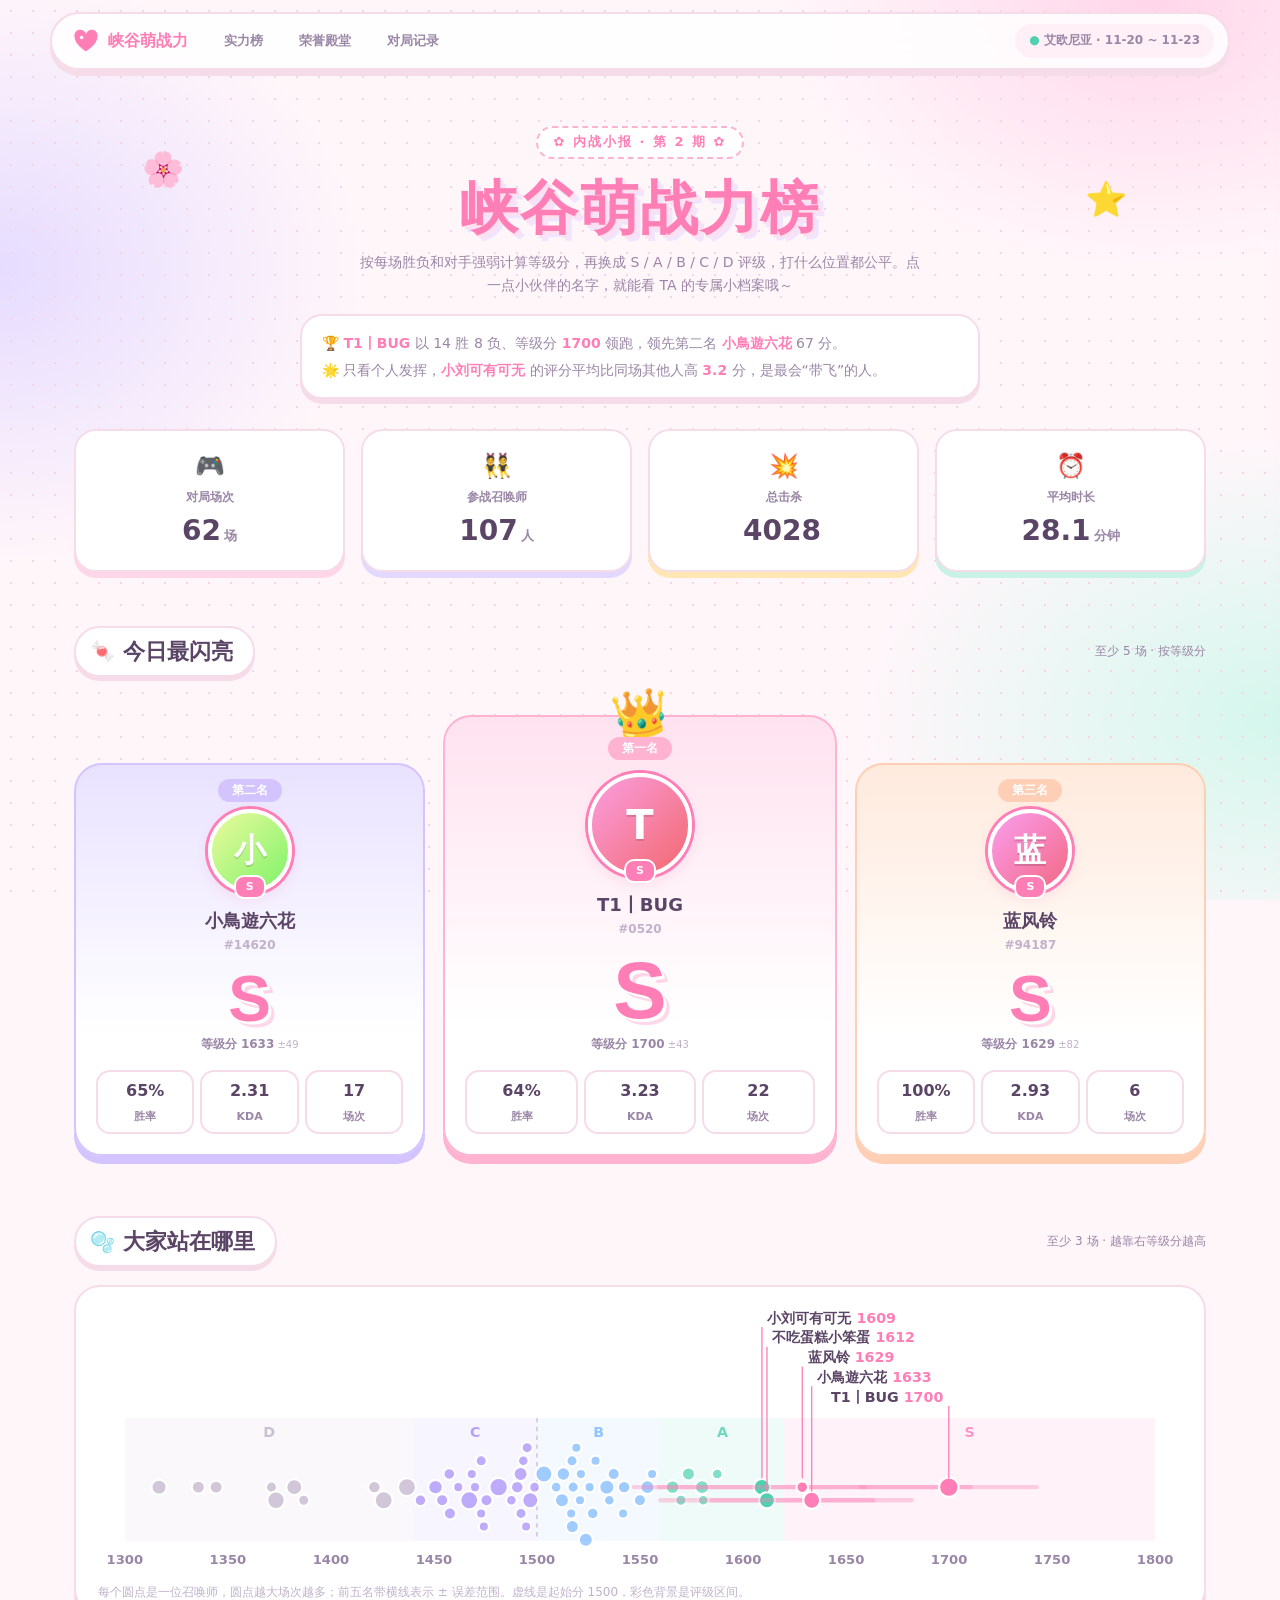
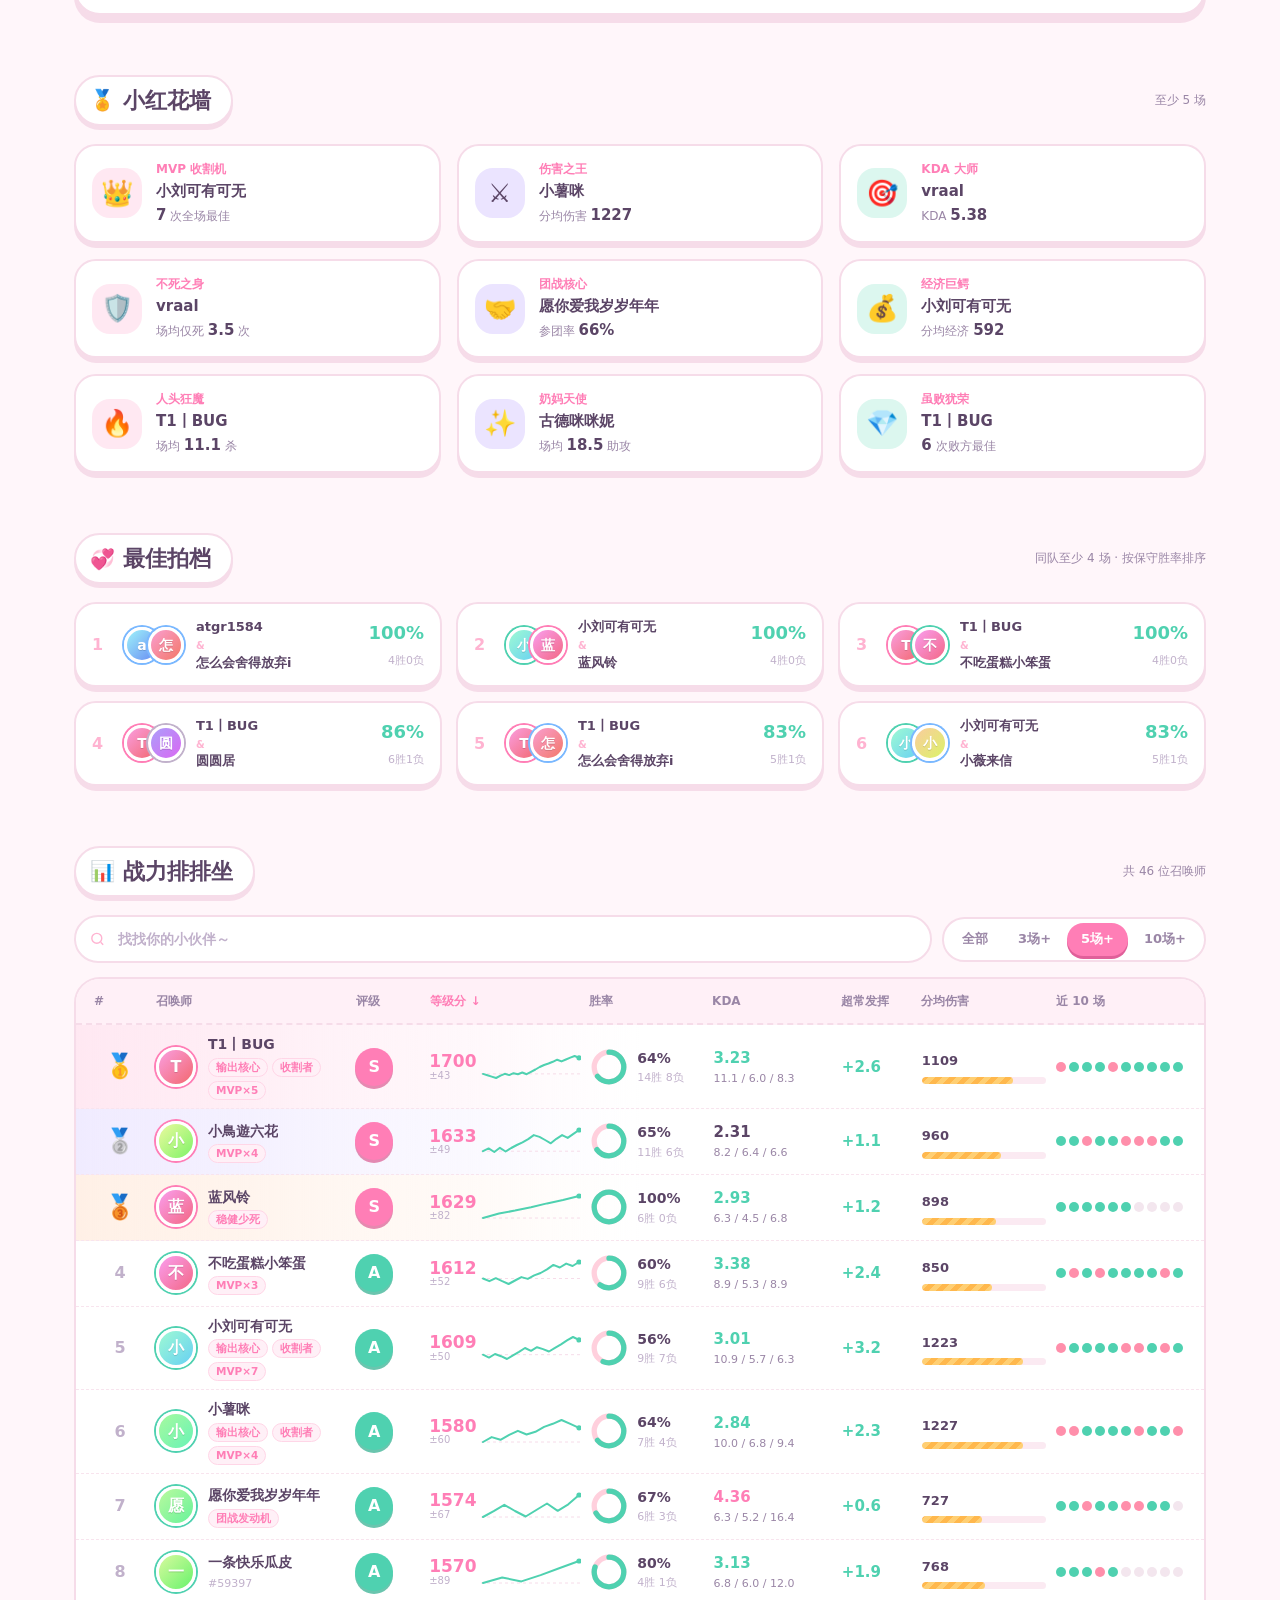
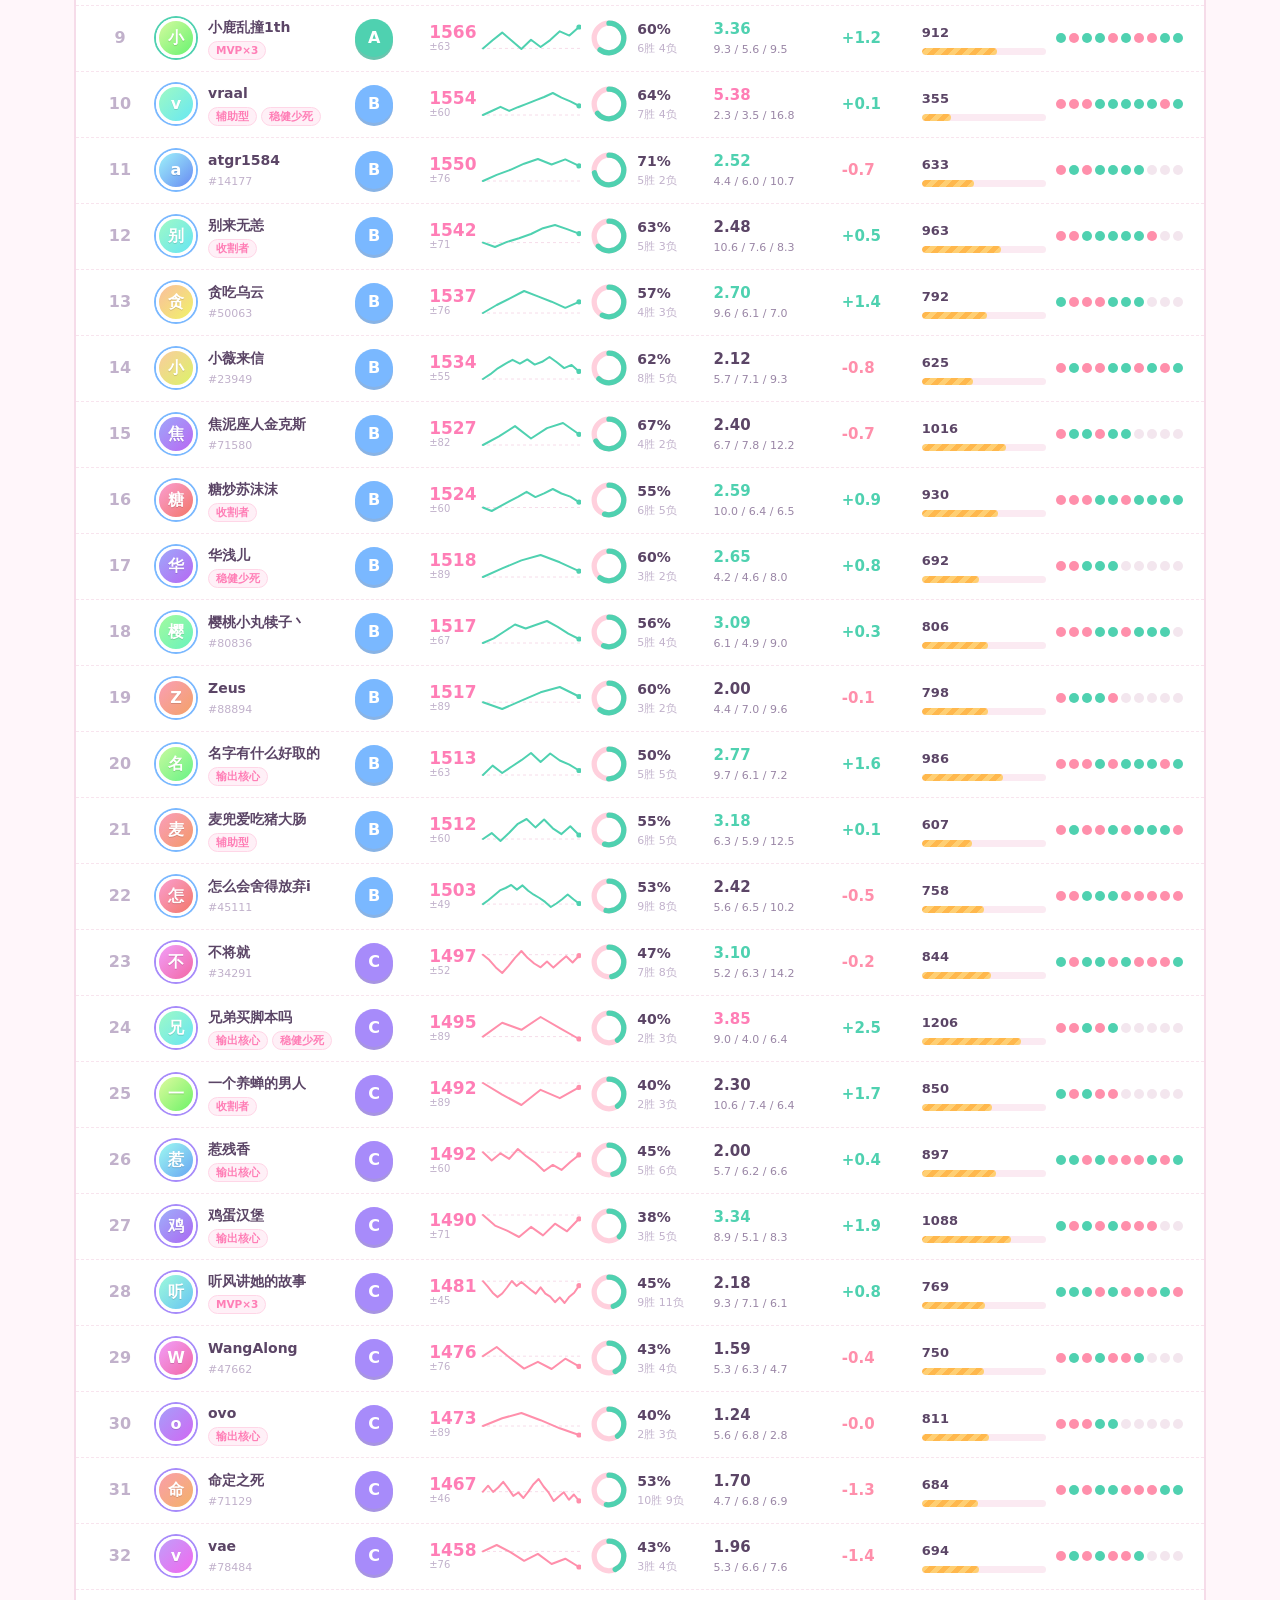
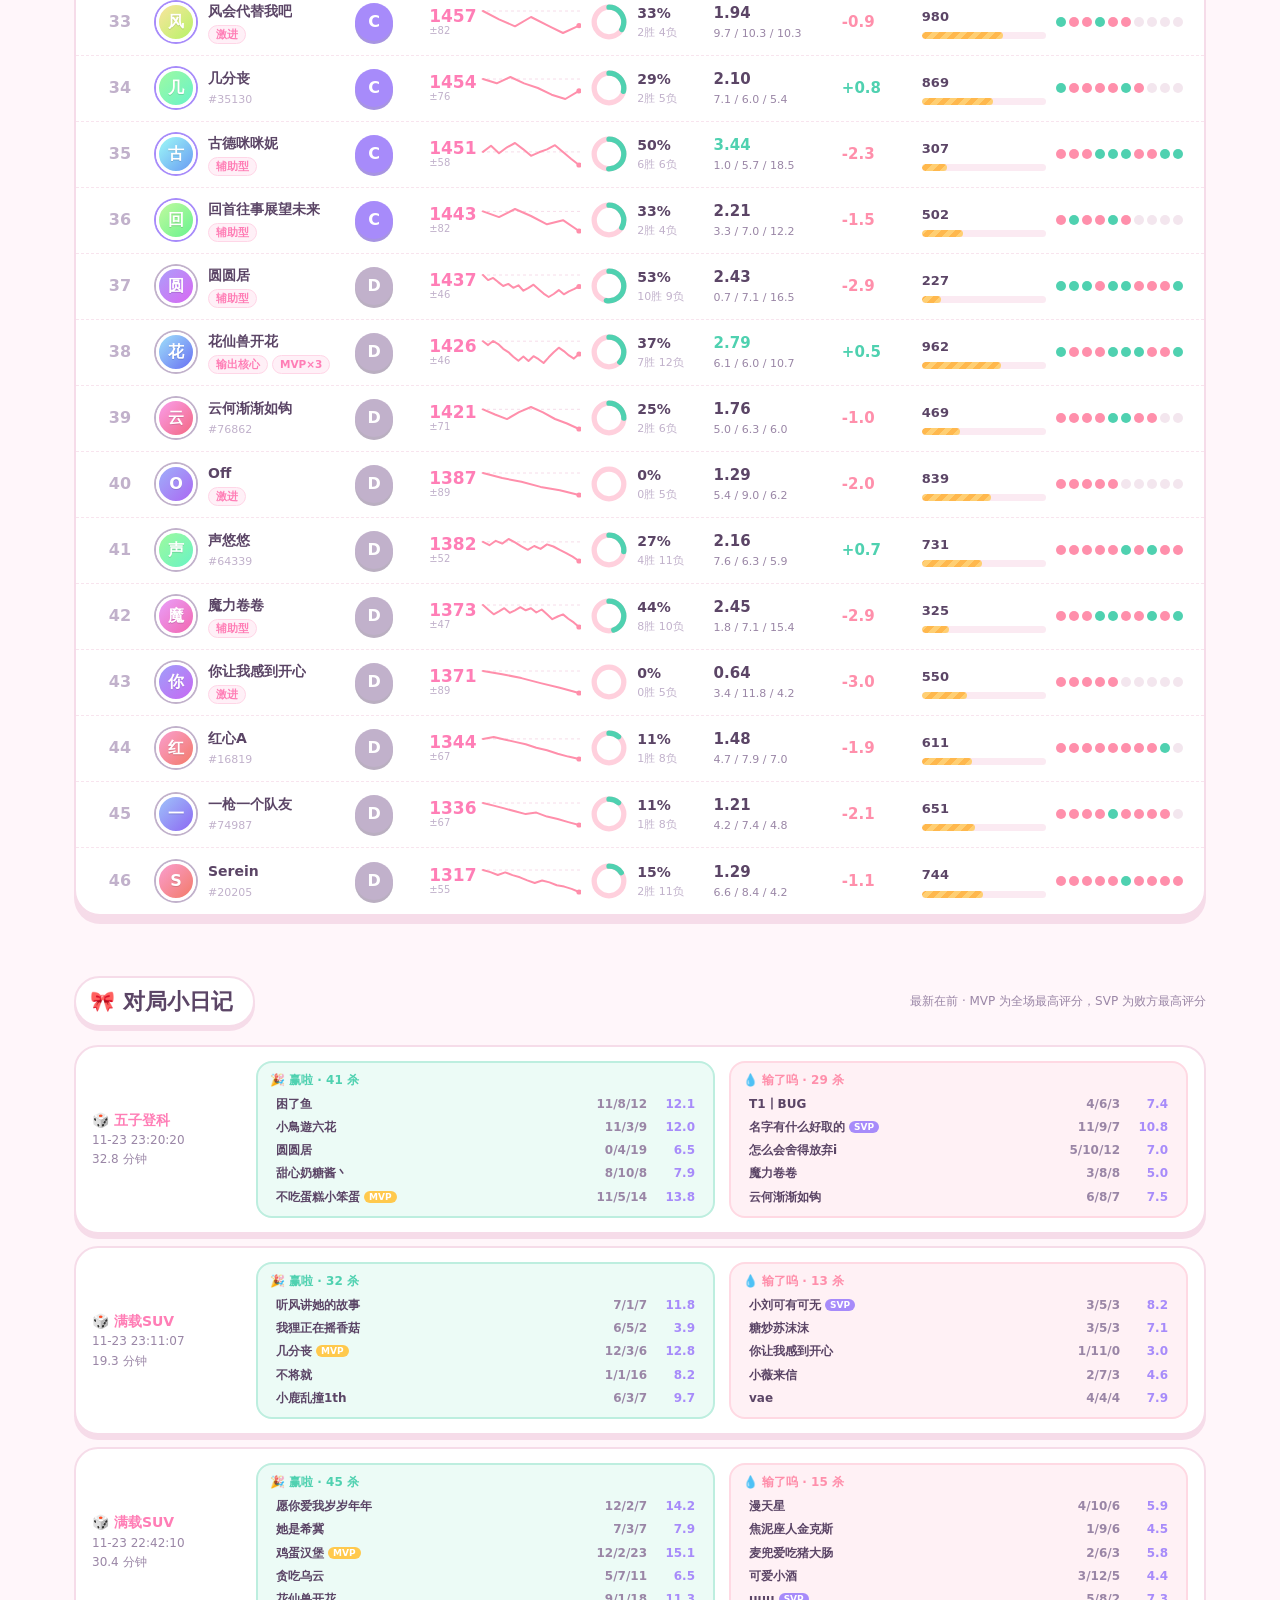
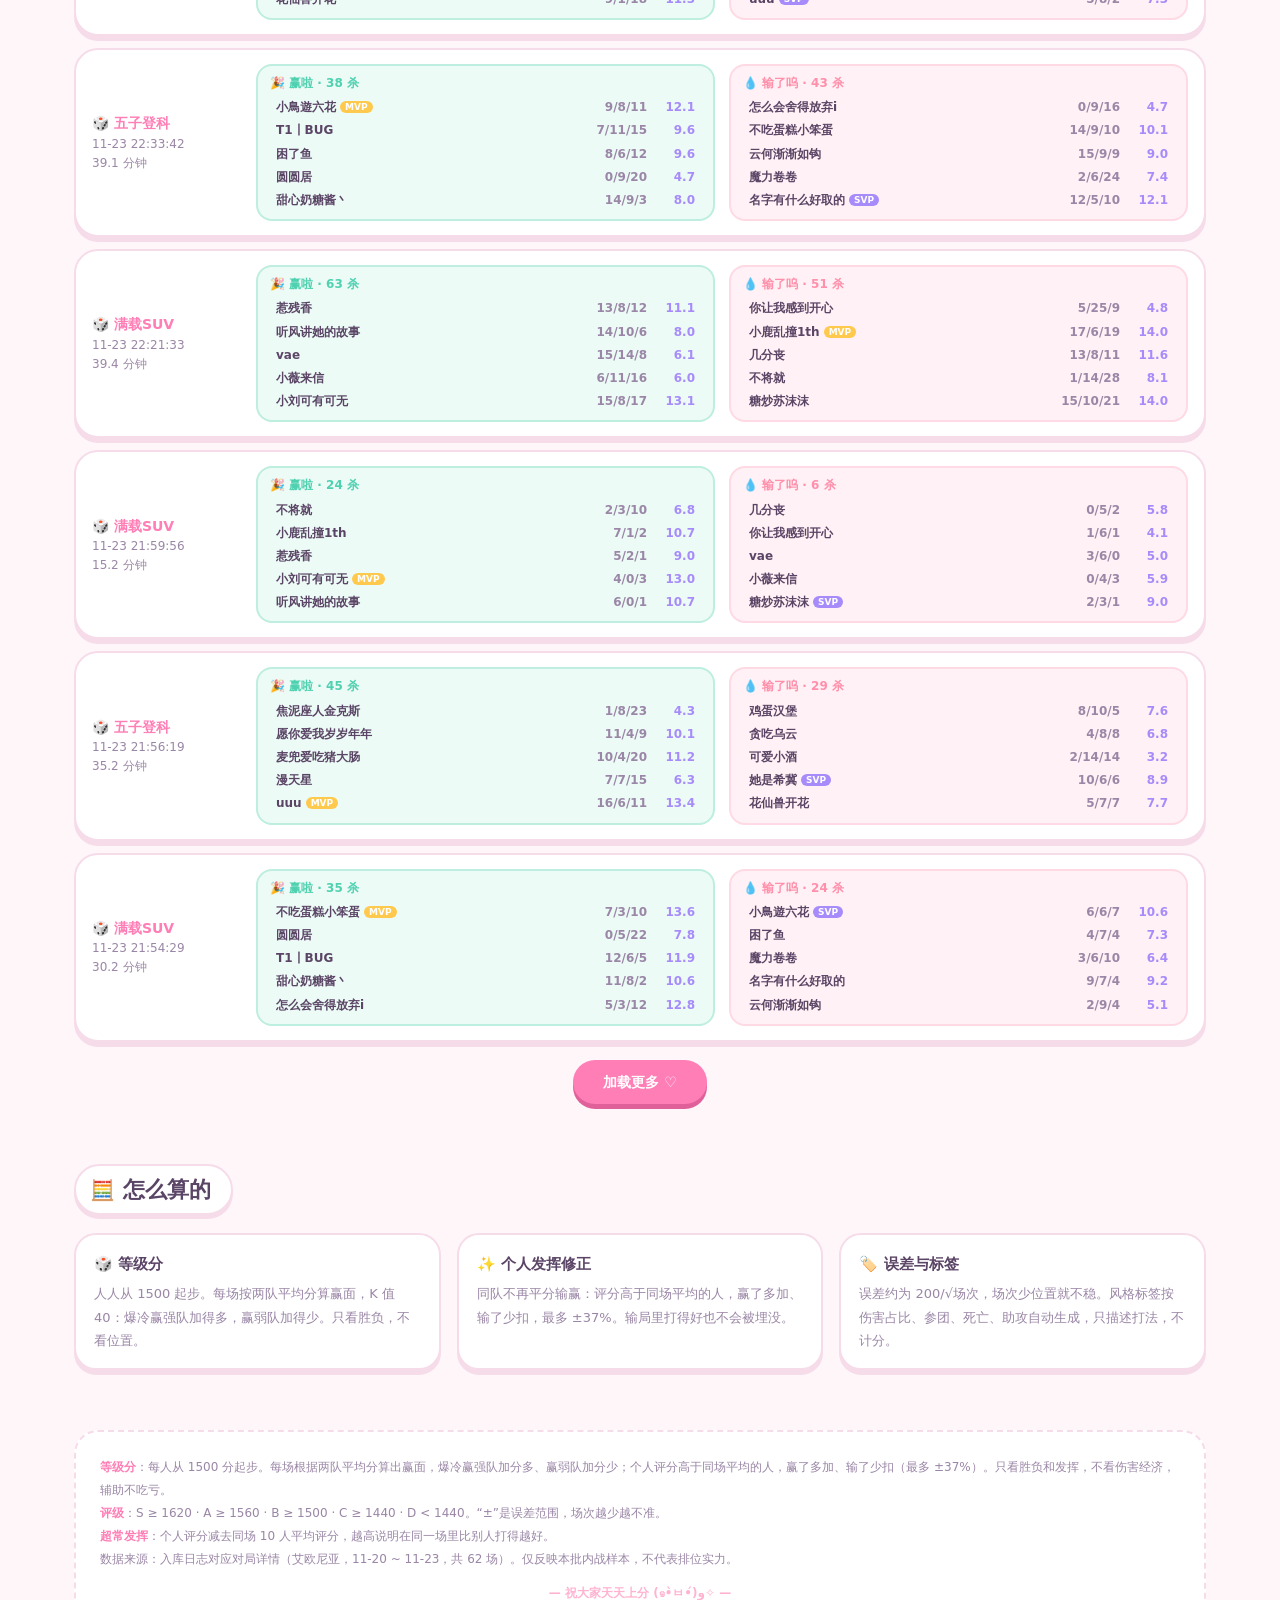
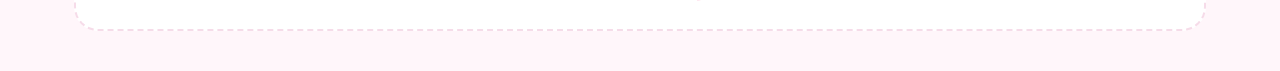
==== commit 124f66d0: "Add distribution chart, sparklines, style tags and method notes to v2 Co-authored-by: Copilot App <2" ====
--- a/power/v2/index.html
+++ b/power/v2/index.html
@@ -231,6 +231,21 @@
 .du-n span{font-size:10px;color:var(--pink2)}
 .du-r{text-align:right}.du-r b{display:block;font-size:18px;color:var(--mint)}.du-r span{font-size:11px;color:var(--tx3);font-weight:500}
 .elo-c{background:#fff;border:2px solid var(--line);border-radius:18px;padding:10px 6px 4px}
+.lede{max-width:680px;margin:18px auto 0;background:#fff;border:2px solid var(--line);border-radius:22px;padding:14px 20px;font-size:14px;font-weight:500;line-height:1.9;color:var(--tx2);box-shadow:0 5px 0 #f6dce9;text-align:left}
+.lede b{color:var(--pink);font-weight:900}
+#dist h2::before{content:"🫧"}#method h2::before{content:"🧮"}
+.dist{background:#fff;border:2px solid var(--line);border-radius:26px;padding:16px 16px 10px;box-shadow:0 8px 0 #f6dce9}
+.dist svg{display:block;width:100%;height:auto}
+.dist .cap{font-size:12px;color:var(--tx3);font-weight:500;margin:6px 6px 0}
+.method{display:grid;grid-template-columns:repeat(3,1fr);gap:16px}
+.method div{background:#fff;border:2px solid var(--line);border-radius:22px;padding:16px 18px;font-size:13px;font-weight:500;color:var(--tx2);line-height:1.8;box-shadow:0 5px 0 #f6dce9}
+.method b{display:block;font-size:15px;color:var(--tx);font-weight:900;margin-bottom:4px}
+.stags{display:flex;gap:4px;flex-wrap:wrap;margin-top:2px}
+.stag{font-size:10.5px;padding:0 7px;border-radius:10px;background:#fff0f7;color:var(--pink);border:1px solid #ffd6e7;line-height:17px;font-weight:700;white-space:nowrap}
+.tr{height:auto;min-height:66px;padding-top:8px;padding-bottom:8px}
+.spark{flex:1;height:30px;min-width:60px;max-width:110px}
+@media(max-width:980px){.method{grid-template-columns:1fr}}
+@media(max-width:640px){.pwr .spark{display:none}.stags .stag:nth-child(n+3){display:none}}
 @media(max-width:980px){.duos{grid-template-columns:1fr 1fr}}
 @media(max-width:640px){.duos{grid-template-columns:1fr}}
 </style>
@@ -247,10 +262,13 @@
     <div class="eyebrow">内战小报 · 第 2 期</div>
     <h1>峡谷萌战力榜</h1>
     <p>按每场胜负和对手强弱计算等级分，再换成 S / A / B / C / D 评级，打什么位置都公平。点一点小伙伴的名字，就能看 TA 的专属小档案哦～</p>
+    <div class="lede" id="lede"></div>
     <div class="kpis" id="kpis"></div>
   </header>
 
   <section id="top"><div class="sh"><h2>今日最闪亮</h2><div class="d" id="topd"></div></div><div class="podium" id="podium"></div></section>
+  <section id="dist"><div class="sh"><h2>大家站在哪里</h2><div class="d">至少 3 场 · 越靠右等级分越高</div></div>
+    <div class="dist"><svg id="dots" viewBox="0 0 1000 250"></svg><div class="cap">每个圆点是一位召唤师，圆点越大场次越多；前五名带横线表示 ± 误差范围。虚线是起始分 1500，彩色背景是评级区间。</div></div></section>
   <section id="awards"><div class="sh"><h2>小红花墙</h2><div class="d">至少 5 场</div></div><div class="awards" id="aw"></div></section>
 
   <section id="duos"><div class="sh"><h2>最佳拍档</h2><div class="d">同队至少 4 场 · 按保守胜率排序</div></div><div class="duos" id="duo"></div></section>
@@ -266,6 +284,11 @@
 
   <section id="games"><div class="sh"><h2>对局小日记</h2><div class="d">最新在前 · MVP 为全场最高评分，SVP 为败方最高评分</div></div><div class="ml" id="ml"></div><button class="more" id="more">加载更多</button></section>
 
+  <section id="method"><div class="sh"><h2>怎么算的</h2></div><div class="method">
+    <div><b>🎲 等级分</b>人人从 1500 起步。每场按两队平均分算赢面，K 值 40：爆冷赢强队加得多，赢弱队加得少。只看胜负，不看位置。</div>
+    <div><b>✨ 个人发挥修正</b>同队不再平分输赢：评分高于同场平均的人，赢了多加、输了少扣，最多 ±37%。输局里打得好也不会被埋没。</div>
+    <div><b>🏷️ 误差与标签</b>误差约为 200/√场次，场次少位置就不稳。风格标签按伤害占比、参团、死亡、助攻自动生成，只描述打法，不计分。</div>
+  </div></section>
   <footer>
     <b>等级分</b>：每人从 1500 分起步。每场根据两队平均分算出赢面，爆冷赢强队加分多、赢弱队加分少；个人评分高于同场平均的人，赢了多加、输了少扣（最多 ±37%）。只看胜负和发挥，不看伤害经济，辅助不吃亏。<br>
     <b>评级</b>：S ≥ 1620 · A ≥ 1560 · B ≥ 1500 · C ≥ 1440 · D &lt; 1440。“±”是误差范围，场次越少越不准。<br>
@@ -309,6 +332,9 @@
 const TIERS=[["S",1620],["A",1560],["B",1500],["C",1440],["D",-1e9]];
 P.forEach(p=>{p.elo=ELO[p.name]??1500;p.power=p.elo;p.err=200/Math.sqrt(p.n);p.exc=p.ex.reduce((a,b)=>a+b,0)/p.ex.length;
   p.tier=TIERS.find(([,v])=>p.elo>=v)[0];p.bar=Math.max(4,Math.min(100,(p.elo-1300)/420*100))});
+P.forEach(p=>{const t=[];
+  if(p.share>=25)t.push("输出核心");if(p.kp>=62)t.push("团战发动机");if(p.a>=12&&p.share<17)t.push("辅助型");
+  if(p.d<=4.6)t.push("稳健少死");if(p.k>=10)t.push("收割者");if(p.d>=8.5)t.push("激进");if(p.mvp>=3)t.push("MVP×"+p.mvp);p.tags=t.slice(0,3)});
 const ranked=[...P].sort((a,b)=>b.power-a.power);ranked.forEach((p,i)=>p.rank=i+1);
 const byName=Object.fromEntries(P.map(p=>[p.name,p]));
 // percentiles for radar (players with >=3 games)
@@ -322,6 +348,24 @@
 $("#kpis").innerHTML=[["对局场次",M.length,"场"],["参战召唤师",P.length,"人"],["总击杀",Math.round(totalK),""],["平均时长",fmt(avgMin,1),"分钟"]]
   .map(([l,v,u])=>`<div class="kpi"><div class="l">${l}</div><div class="v num">${v}<small>${u}</small></div></div>`).join("");
 
+// headline
+(function(){const el=P.filter(p=>p.n>=5).sort((a,b)=>b.elo-a.elo),a=el[0],b=el[1],hot=[...el].sort((x,y)=>y.exc-x.exc)[0];
+  $("#lede").innerHTML=`🏆 <b>${esc(short(a.name))}</b> 以 ${a.w} 胜 ${a.l} 负、等级分 <b>${fmt(a.elo)}</b> 领跑，领先第二名 <b>${esc(short(b.name))}</b> ${fmt(a.elo-b.elo)} 分。<br>🌟 只看个人发挥，<b>${esc(short(hot.name))}</b> 的评分平均比同场其他人高 <b>${fmt(hot.exc,1)}</b> 分，是最会“带飞”的人。`})();
+// dot plot
+(function(){
+  const pts=P.filter(p=>p.n>=3).sort((a,b)=>a.elo-b.elo),top5=P.filter(p=>p.n>=5).sort((a,b)=>b.elo-a.elo).slice(0,5),T5=new Set(top5.map(p=>p.name));
+  const lo=Math.floor((Math.min(...pts.map(p=>p.elo-(T5.has(p.name)?p.err:0)))-10)/50)*50,hi=Math.ceil((Math.max(...pts.map(p=>p.elo+(T5.has(p.name)?p.err:0)))+10)/50)*50;
+  const X=v=>30+(v-lo)/(hi-lo)*940;let g="";
+  const bands=[["D",lo,1440],["C",1440,1500],["B",1500,1560],["A",1560,1620],["S",1620,hi]];
+  bands.forEach(([t,a,b])=>{a=Math.max(a,lo);b=Math.min(b,hi);if(b>a)g+=`<rect x="${X(a)}" y="105" width="${X(b)-X(a)}" height="112" fill="var(--${t})" fill-opacity=".09"/><text x="${(X(a)+X(b))/2}" y="122" font-size="13" font-weight="900" fill="var(--${t})" text-anchor="middle" opacity=".8">${t}</text>`});
+  for(let v=lo;v<=hi;v+=50)g+=`<text x="${X(v)}" y="238" font-size="12" fill="#9a86a6" text-anchor="middle">${v}</text>`;
+  g+=`<line x1="${X(1500)}" x2="${X(1500)}" y1="105" y2="217" stroke="#c1b1cb" stroke-dasharray="4 4"/>`;
+  const lanes=[];pts.forEach(p=>{const x=X(p.elo);let ln=0;while(lanes[ln]!==undefined&&x-lanes[ln]<15)ln++;lanes[ln]=x;p._y=168+(ln%2?1:-1)*Math.ceil(ln/2)*12});
+  pts.forEach(p=>{const x=X(p.elo),y=p._y;if(T5.has(p.name))g+=`<line x1="${X(p.elo-p.err)}" x2="${X(p.elo+p.err)}" y1="${y}" y2="${y}" stroke="#ff7eb6" stroke-opacity=".35" stroke-width="4" stroke-linecap="round"/>`;
+    g+=`<circle cx="${x}" cy="${y}" r="${4+Math.min(p.n,22)/4.5}" fill="var(--${p.tier})" fill-opacity="${T5.has(p.name)?1:.7}" stroke="#fff" stroke-width="2" data-n="${esc(p.name)}" style="cursor:pointer"><title>${esc(short(p.name))} ${fmt(p.elo)} · ${p.tier} · ${p.n}场</title></circle>`});
+  [...top5].sort((a,b)=>a.elo-b.elo).forEach((p,i)=>{const x=X(p.elo),ty=18+i*18,right=x>760;
+    g+=`<line x1="${x}" x2="${x}" y1="${p._y-8}" y2="${ty+4}" stroke="#ff7eb6" stroke-width="1.2"/><text x="${right?x-5:x+5}" y="${ty}" font-size="13" font-weight="900" fill="#5b4566" text-anchor="${right?"end":"start"}" data-n="${esc(p.name)}" style="cursor:pointer">${esc(short(p.name))} <tspan fill="#ff7eb6">${fmt(p.elo)}</tspan></text>`});
+  $("#dots").innerHTML=g})();
 // podium
 const top3=ranked.filter(p=>p.n>=5).slice(0,3);
 $("#topd").textContent="至少 5 场 · 按等级分";
@@ -347,6 +391,10 @@
 let sk="power",desc=true,minN=5;
 const maxDpm=Math.max(...P.map(p=>p.dpm));
 function ring(v){const r=14,c=2*Math.PI*r,o=c*(1-v/100);return `<svg class="ring" viewBox="0 0 34 34"><circle cx="17" cy="17" r="${r}" fill="none" stroke="#ffd0dd" stroke-width="5"/><circle cx="17" cy="17" r="${r}" fill="none" stroke="#4fd1b0" stroke-width="5" stroke-dasharray="${c}" stroke-dashoffset="${o}" transform="rotate(-90 17 17)" stroke-linecap="round"/></svg>`}
+function spark(p){const h=p.hist;if(h.length<2)return `<div class="bar"><i style="width:${p.bar}%"></i></div>`;
+  const vs=[1500,...h.map(x=>x.r)],lo=Math.min(...vs),hi=Math.max(...vs),sp=hi-lo||1,y=v=>(26-(v-lo)/sp*22).toFixed(1);
+  const pts=vs.map((v,i)=>`${(i/(vs.length-1)*96+2).toFixed(1)},${y(v)}`).join(" "),up=vs.at(-1)>=1500;
+  return `<svg class="spark" viewBox="0 0 100 30"><line x1="0" x2="100" y1="${y(1500)}" y2="${y(1500)}" stroke="#f6dce9" stroke-dasharray="3 3"/><polyline points="${pts}" fill="none" stroke="${up?"#4fd1b0":"#ff8fab"}" stroke-width="2" stroke-linejoin="round" stroke-linecap="round"/><circle cx="98" cy="${y(vs.at(-1))}" r="2.6" fill="${up?"#4fd1b0":"#ff8fab"}"/></svg>`}
 function renderTable(){
   const q=$("#q").value.trim().toLowerCase();
   $("#th").innerHTML=COLS.map(([k,l])=>`<div data-k="${k}" class="${k===sk?"on":""}">${l}${k===sk?(desc?" ↓":" ↑"):""}</div>`).join("");
@@ -361,9 +409,9 @@
     const kc=p.kda>=3.5?"k-hi":p.kda>=2.5?"k-md":"k-lo";
     return `<div class="tr ${p.rank<=3?"top"+p.rank:""}" data-n="${esc(p.name)}">
       <div class="rk num">${p.rank}</div>
-      <div class="pl"><div class="mini" style="${avStyle(p)}">${esc([...short(p.name)][0])}</div><div style="min-width:0"><div class="nm">${esc(short(p.name))}</div><div class="tg">${esc(tagOf(p.name))}</div></div></div>
+      <div class="pl"><div class="mini" style="${avStyle(p)}">${esc([...short(p.name)][0])}</div><div style="min-width:0"><div class="nm">${esc(short(p.name))}</div><div class="stags">${p.tags.length?p.tags.map(x=>`<span class="stag">${x}</span>`).join(""):`<span class="tg">${esc(tagOf(p.name))}</span>`}</div></div></div>
       <div><div class="tier" style="--c:var(--${p.tier})">${p.tier}</div></div>
-      <div class="pwr"><b class="num">${fmt(p.elo)}<small>±${fmt(p.err)}</small></b><div class="bar"><i style="width:${p.bar}%"></i></div></div>
+      <div class="pwr"><b class="num">${fmt(p.elo)}<small>±${fmt(p.err)}</small></b>${spark(p)}</div>
       <div class="wr">${ring(p.wr)}<div><b class="num">${fmt(p.wr)}%</b><span>${p.w}胜 ${p.l}负</span></div></div>
       <div class="kda"><b class="num ${kc}">${fmt(p.kda,2)}</b><span class="num">${fmt(p.k,1)} / ${fmt(p.d,1)} / ${fmt(p.a,1)}</span></div>
       <div class="sc num ${p.exc>=0?"pos":"neg"}">${p.exc>=0?"+":""}${fmt(p.exc,1)}</div>
@@ -457,3 +505,4 @@
 </script>
 </body>
 </html>
+
